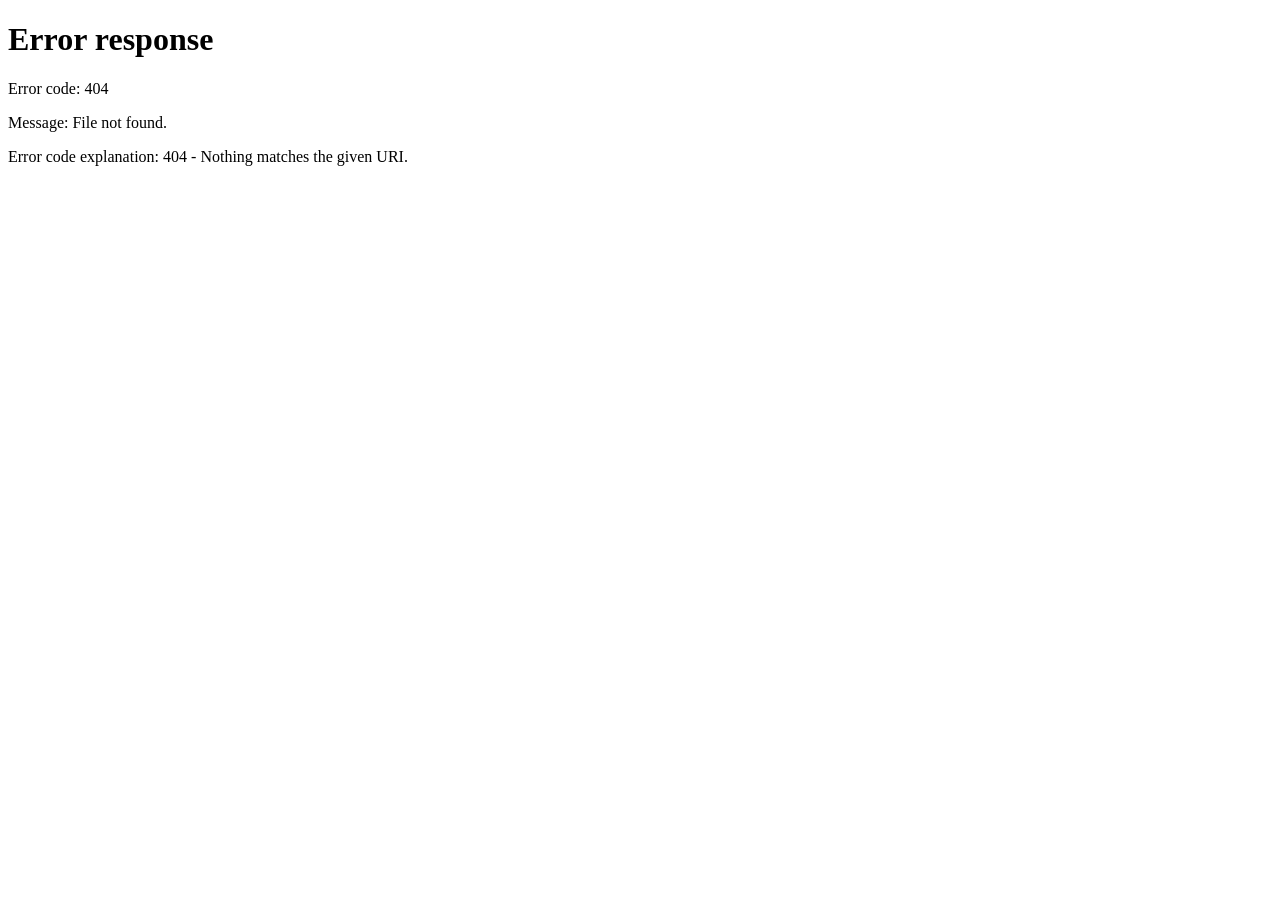
==== index.html @ 35073dce "initial commit" ====
<html xmlns="http://www.w3.org/1999/xhtml" lang="en">

<head>
	<meta http-equiv="Content-Type" content="text/html; charset=utf-8" />
	<meta name="description" content="HTTrack is an easy-to-use website mirror utility. It allows you to download a World Wide website from the Internet to a local directory,building recursively all structures, getting html, images, and other files from the server to your computer. Links are rebuiltrelatively so that you can freely browse to the local site (works with any browser). You can mirror several sites together so that you can jump from one toanother. You can, also, update an existing mirror site, or resume an interrupted download. The robot is fully configurable, with an integrated help" />
	<meta name="keywords" content="httrack, HTTRACK, HTTrack, winhttrack, WINHTTRACK, WinHTTrack, offline browser, web mirror utility, aspirateur web, surf offline, web capture, www mirror utility, browse offline, local  site builder, website mirroring, aspirateur www, internet grabber, capture de site web, internet tool, hors connexion, unix, dos, windows 95, windows 98, solaris, ibm580, AIX 4.0, HTS, HTGet, web aspirator, web aspirateur, libre, GPL, GNU, free software" />
	<title>Local index - HTTrack Website Copier</title>
  <!-- Mirror and index made by HTTrack Website Copier/3.49-2 [XR&CO'2014] -->
	<style type="text/css">
	<!--

body {
	margin: 0;  padding: 0;  margin-bottom: 15px;  margin-top: 8px;
	background: #77b;
}
body, td {
	font: 14px "Trebuchet MS", Verdana, Arial, Helvetica, sans-serif;
	}

#subTitle {
	background: #000;  color: #fff;  padding: 4px;  font-weight: bold; 
	}

#siteNavigation a, #siteNavigation .current {
	font-weight: bold;  color: #448;
	}
#siteNavigation a:link    { text-decoration: none; }
#siteNavigation a:visited { text-decoration: none; }

#siteNavigation .current { background-color: #ccd; }

#siteNavigation a:hover   { text-decoration: none;  background-color: #fff;  color: #000; }
#siteNavigation a:active  { text-decoration: none;  background-color: #ccc; }


a:link    { text-decoration: underline;  color: #00f; }
a:visited { text-decoration: underline;  color: #000; }
a:hover   { text-decoration: underline;  color: #c00; }
a:active  { text-decoration: underline; }

#pageContent {
	clear: both;
	border-bottom: 6px solid #000;
	padding: 10px;  padding-top: 20px;
	line-height: 1.65em;
	background-image: url(backblue.gif);
	background-repeat: no-repeat;
	background-position: top right;
	}

#pageContent, #siteNavigation {
	background-color: #ccd;
	}


.imgLeft  { float: left;   margin-right: 10px;  margin-bottom: 10px; }
.imgRight { float: right;  margin-left: 10px;   margin-bottom: 10px; }

hr { height: 1px;  color: #000;  background-color: #000;  margin-bottom: 15px; }

h1 { margin: 0;  font-weight: bold;  font-size: 2em; }
h2 { margin: 0;  font-weight: bold;  font-size: 1.6em; }
h3 { margin: 0;  font-weight: bold;  font-size: 1.3em; }
h4 { margin: 0;  font-weight: bold;  font-size: 1.18em; }

.blak { background-color: #000; }
.hide { display: none; }
.tableWidth { min-width: 400px; }

.tblRegular       { border-collapse: collapse; }
.tblRegular td    { padding: 6px;  background-image: url(fade.gif);  border: 2px solid #99c; }
.tblHeaderColor, .tblHeaderColor td { background: #99c; }
.tblNoBorder td   { border: 0; }


// -->
</style>

</head>

<table width="76%" border="0" align="center" cellspacing="0" cellpadding="3" class="tableWidth">
	<tr>
	<td id="subTitle">HTTrack Website Copier - Open Source offline browser</td>
	</tr>
</table>
<table width="76%" border="0" align="center" cellspacing="0" cellpadding="0" class="tableWidth">
<tr class="blak">
<td>
	<table width="100%" border="0" align="center" cellspacing="1" cellpadding="0">
	<tr>
	<td colspan="6"> 
		<table width="100%" border="0" align="center" cellspacing="0" cellpadding="10">
		<tr> 
		<td id="pageContent"> 
<!-- ==================== End prologue ==================== -->

	<meta name="generator" content="HTTrack Website Copier/3.x">
	<TITLE>Local index - HTTrack</TITLE>
</HEAD>
<BODY>
<H1 ALIGN=Center>Index of locally available sites:</H1>
	<TABLE BORDER="0" WIDTH="100%" CELLSPACING="1" CELLPADDING="0">
		<TR>
			<TD BACKGROUND="fade.gif">
				&middot;
					<A HREF="steve-tribute.netlify.app/index.html">
						Steve Jobs Tribute Page
					</A>		
			</TD>
		</TR>
	</TABLE>
	<BR>
	<BR>
	<BR>
  	<H6 ALIGN="RIGHT">
	<I>Mirror and index made by HTTrack Website Copier [XR&amp;CO'2008]</I>
	</H6>
	<!-- Mirror and index made by HTTrack Website Copier/3.49-2 [XR&CO'2014] -->
	<!-- Thanks for using HTTrack Website Copier! -->
	<meta HTTP-EQUIV="Refresh" CONTENT="0; URL=steve-tribute.netlify.app/index.html">


<!-- ==================== Start epilogue ==================== -->
		</td>
		</tr>
		</table>
	</td>
	</tr>
	</table>
</td>
</tr>
</table>

<table width="76%" border="0" align="center" valign="bottom" cellspacing="0" cellpadding="0">
	<tr>
	<td id="footer"><small>&copy; 2008 Xavier Roche & other contributors - Web Design: Leto Kauler.</small></td>
	</tr>
</table>

</body>

</html>
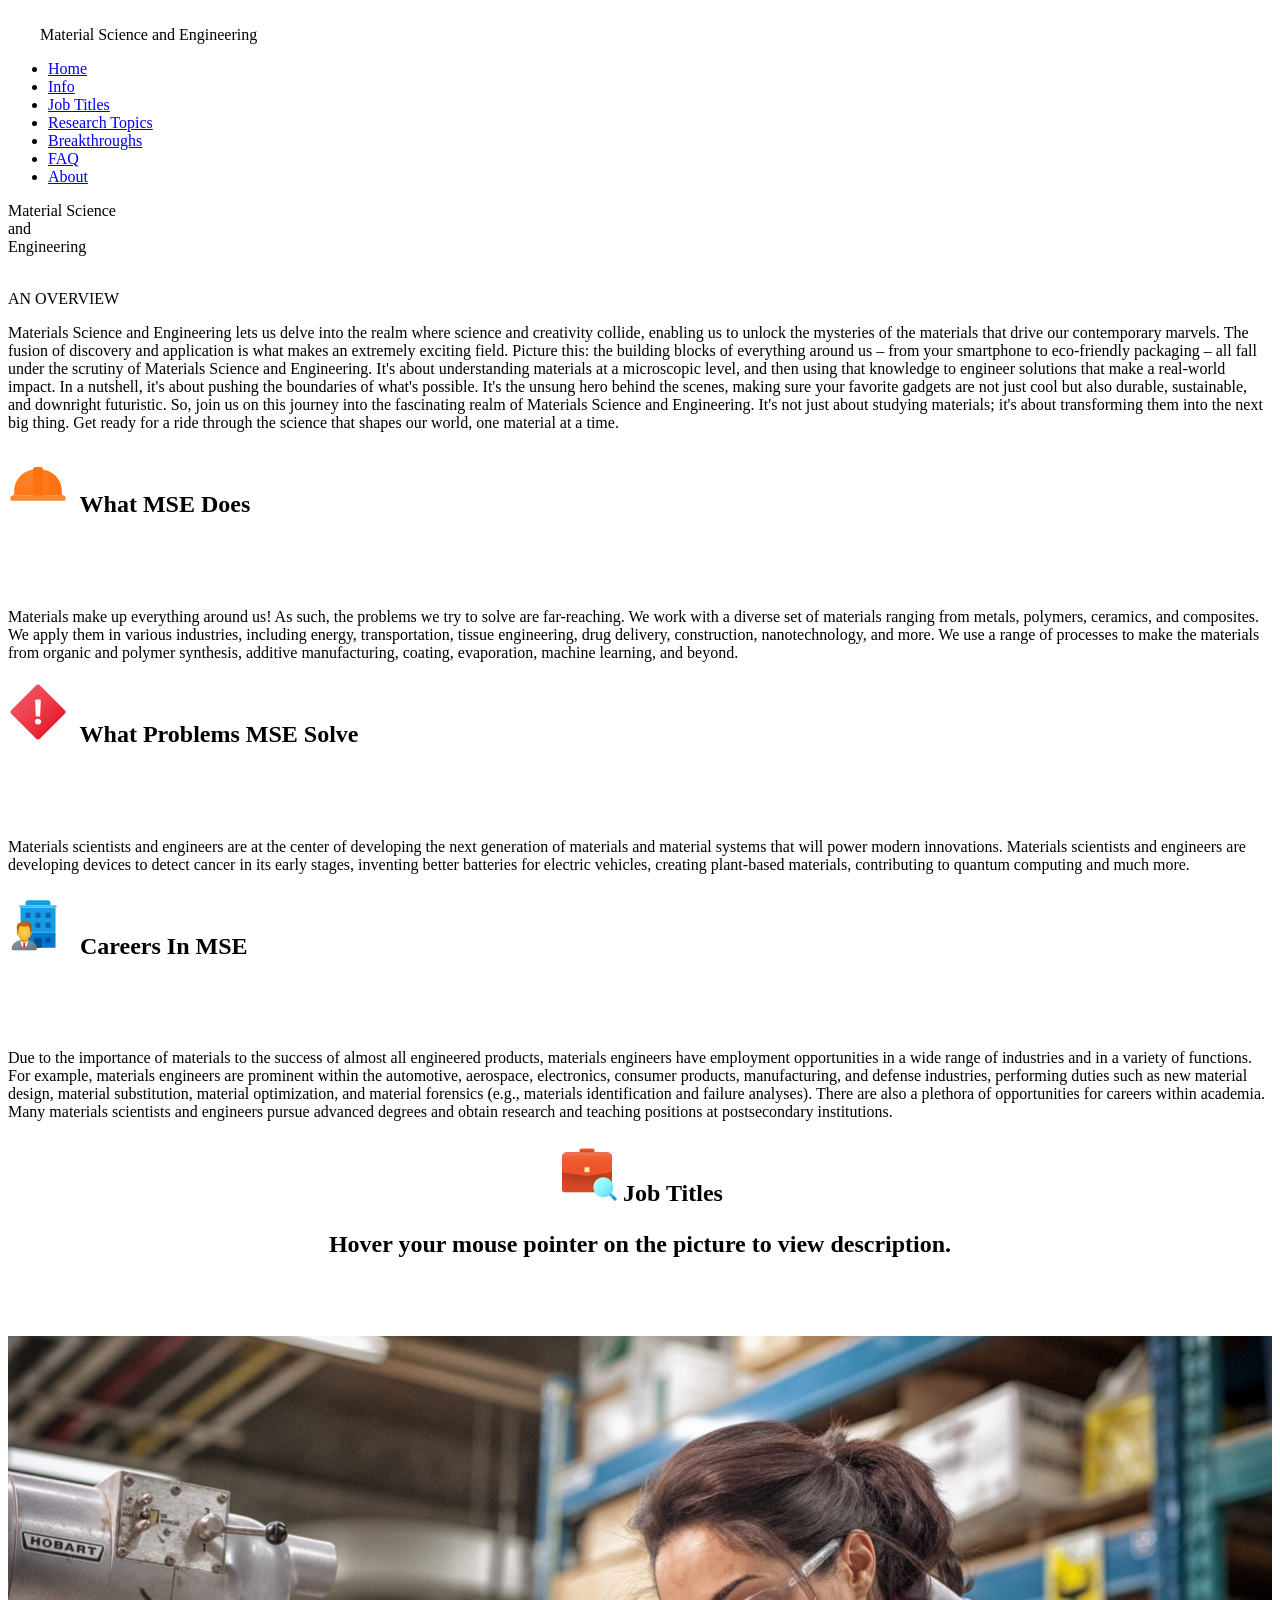
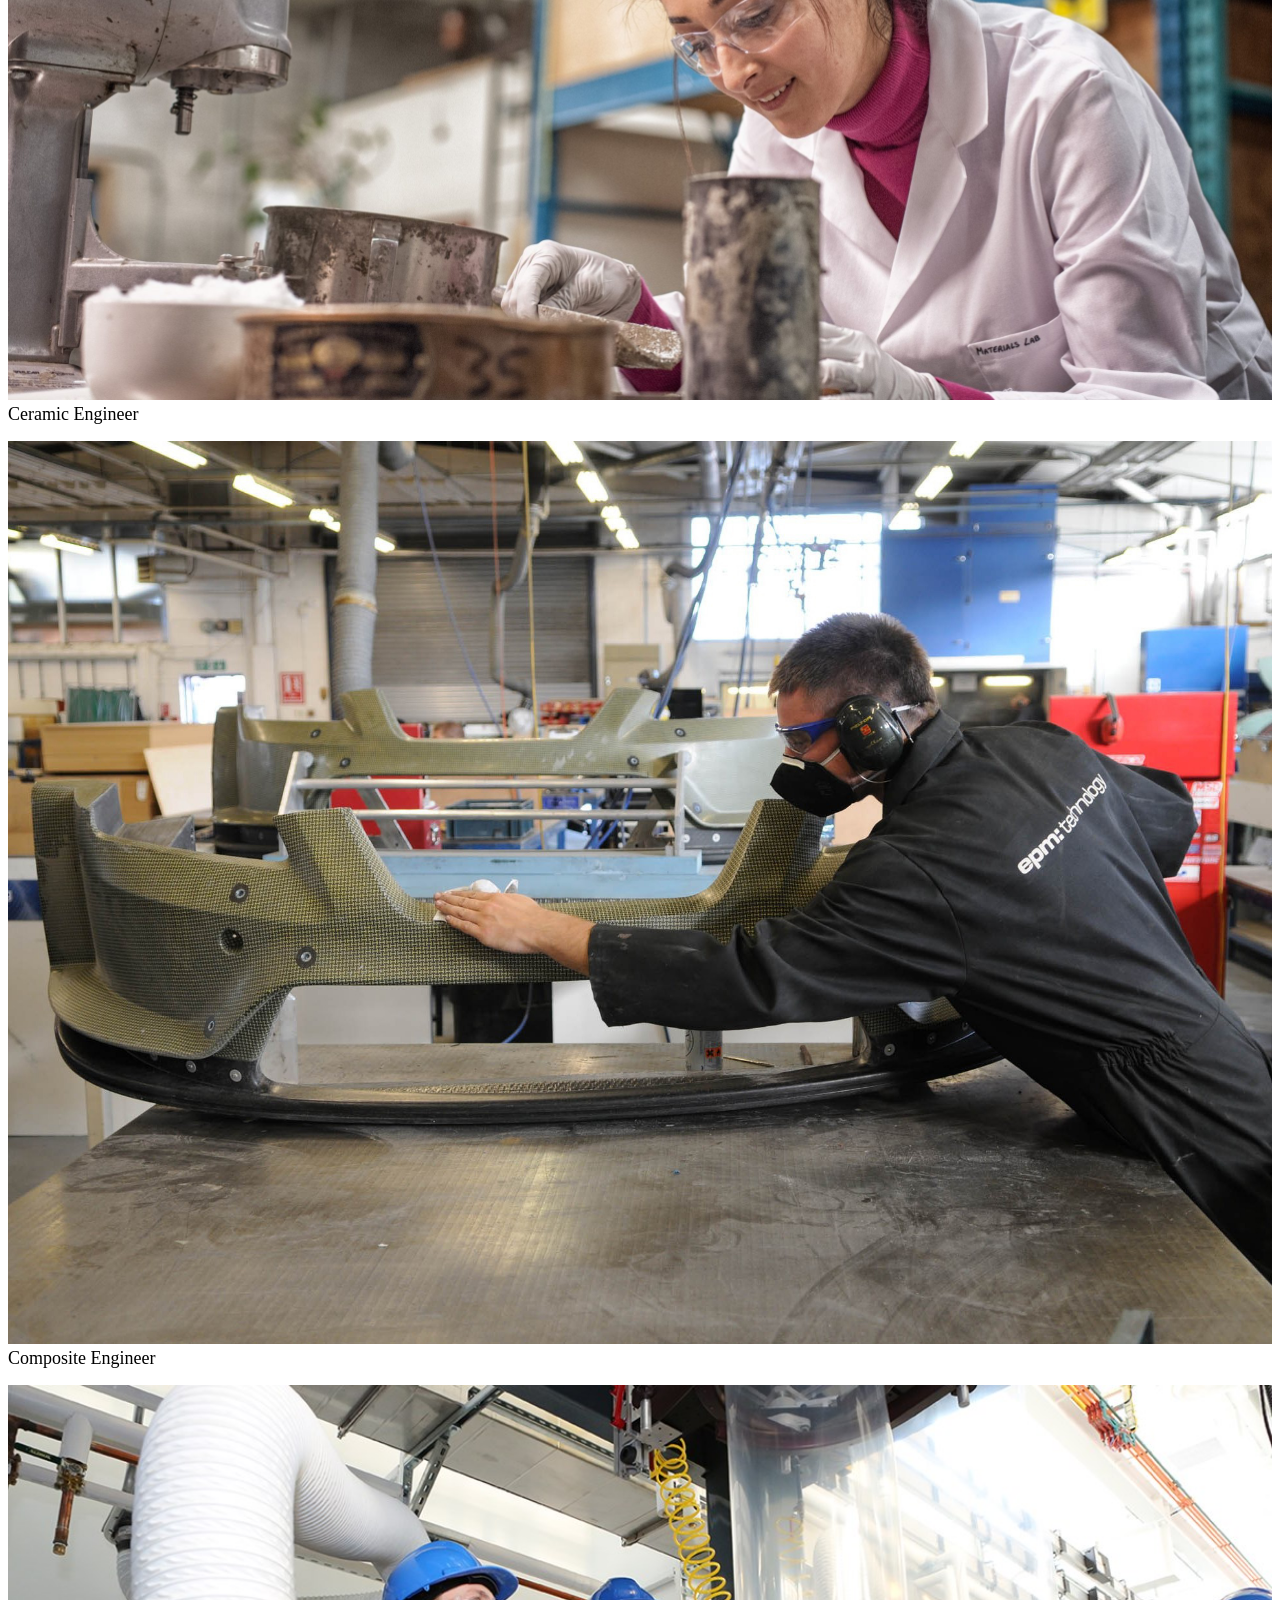
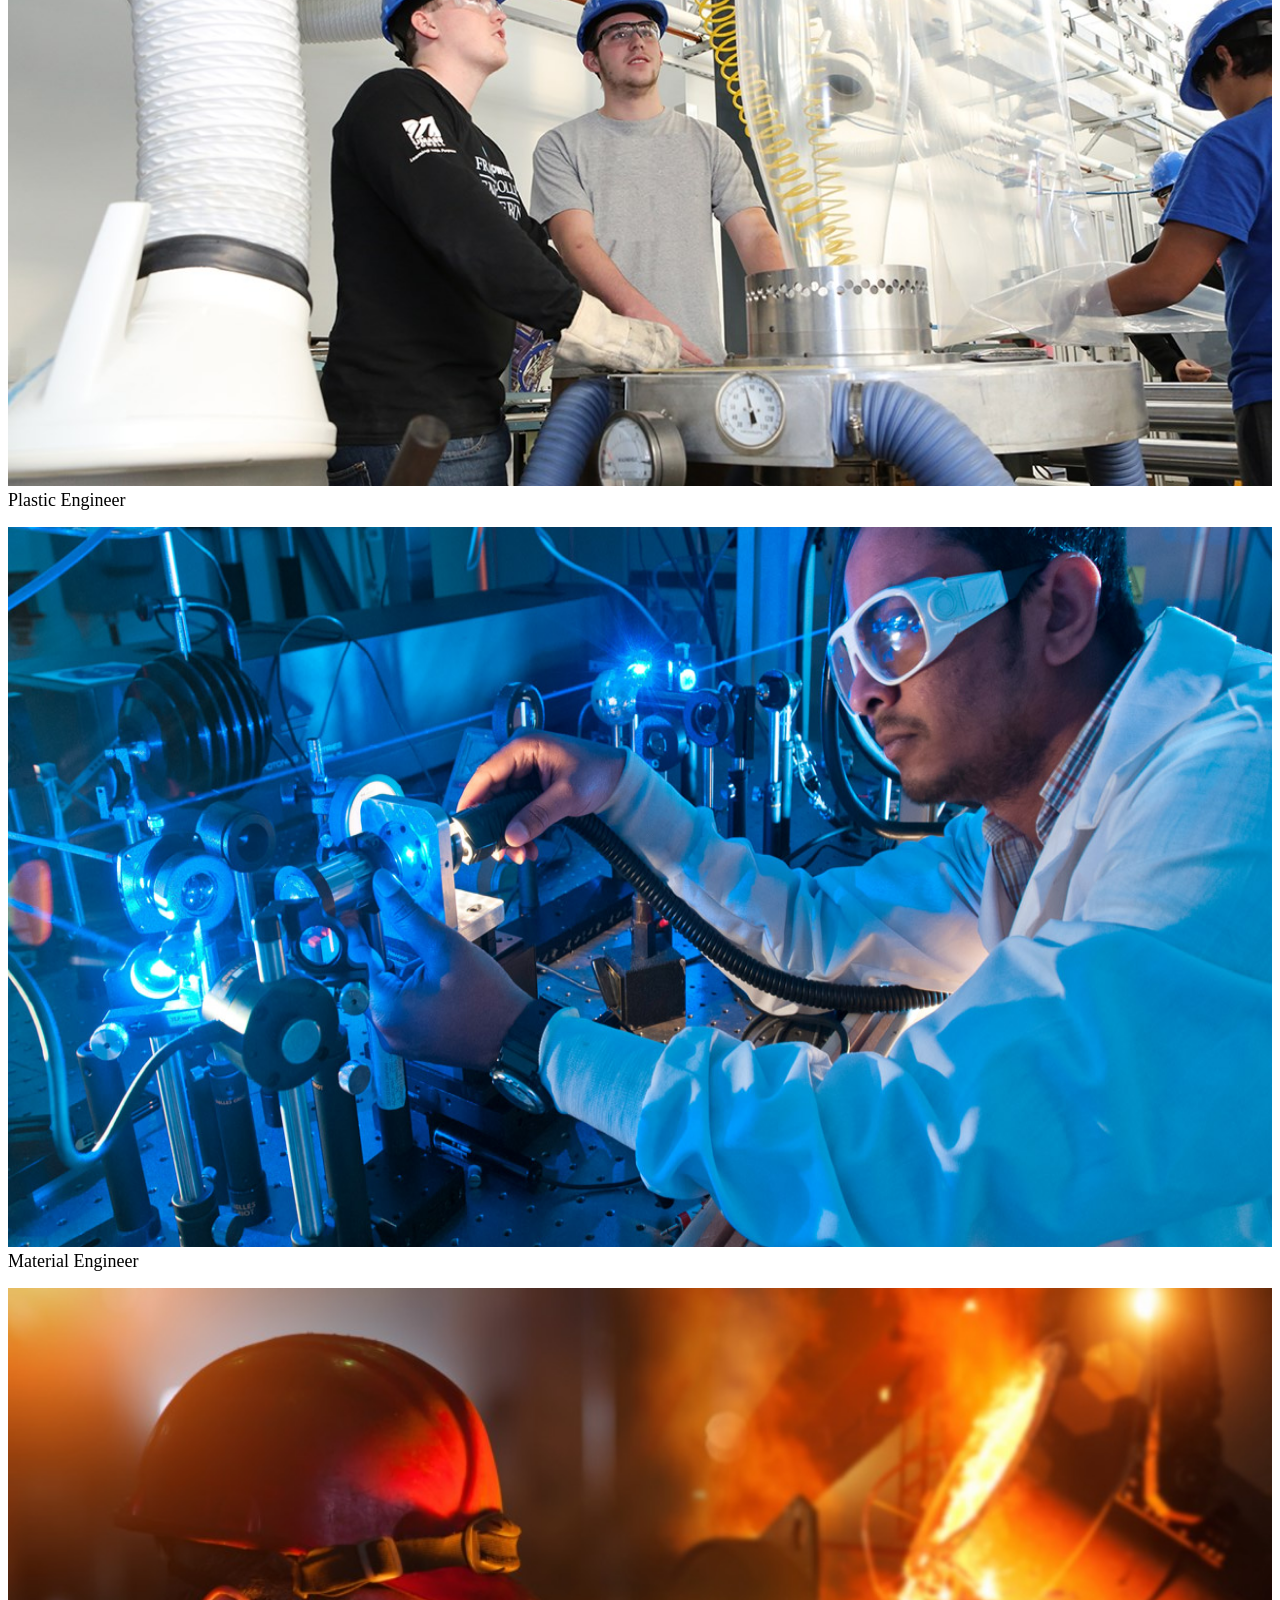
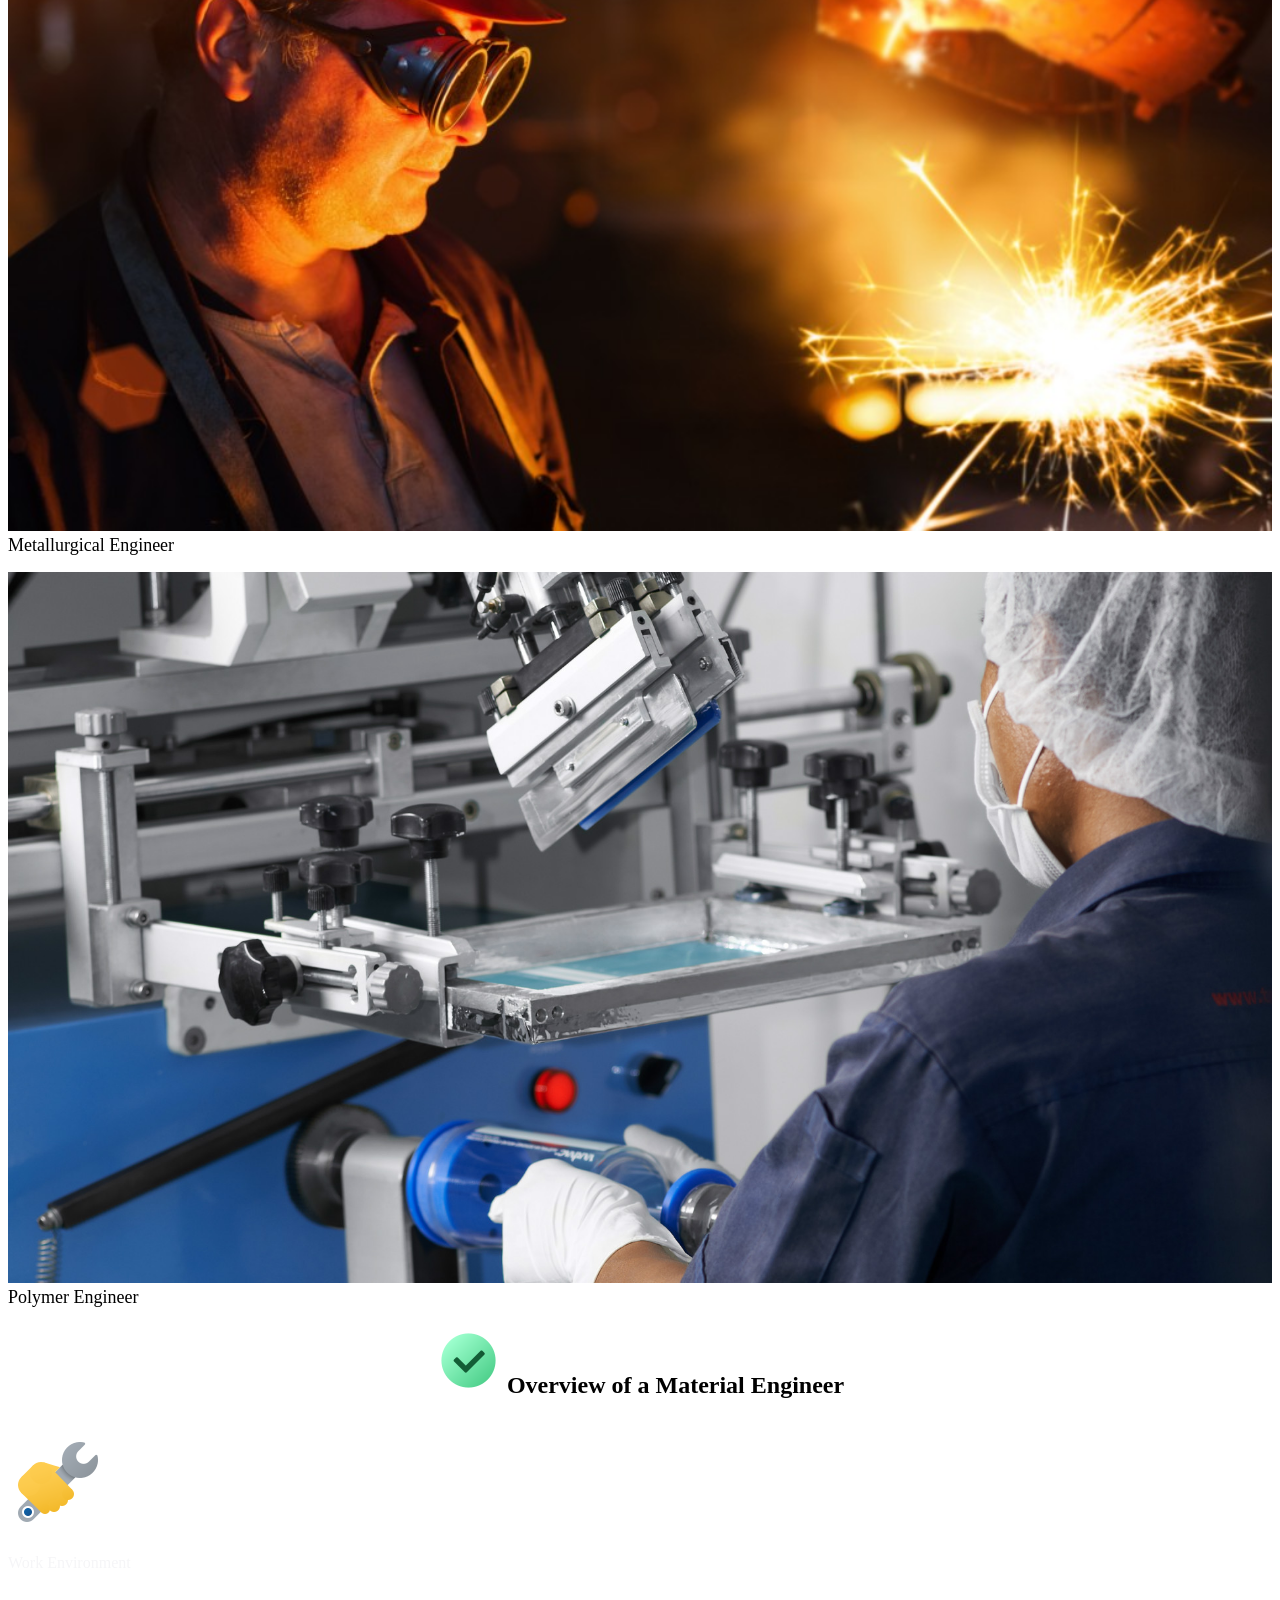
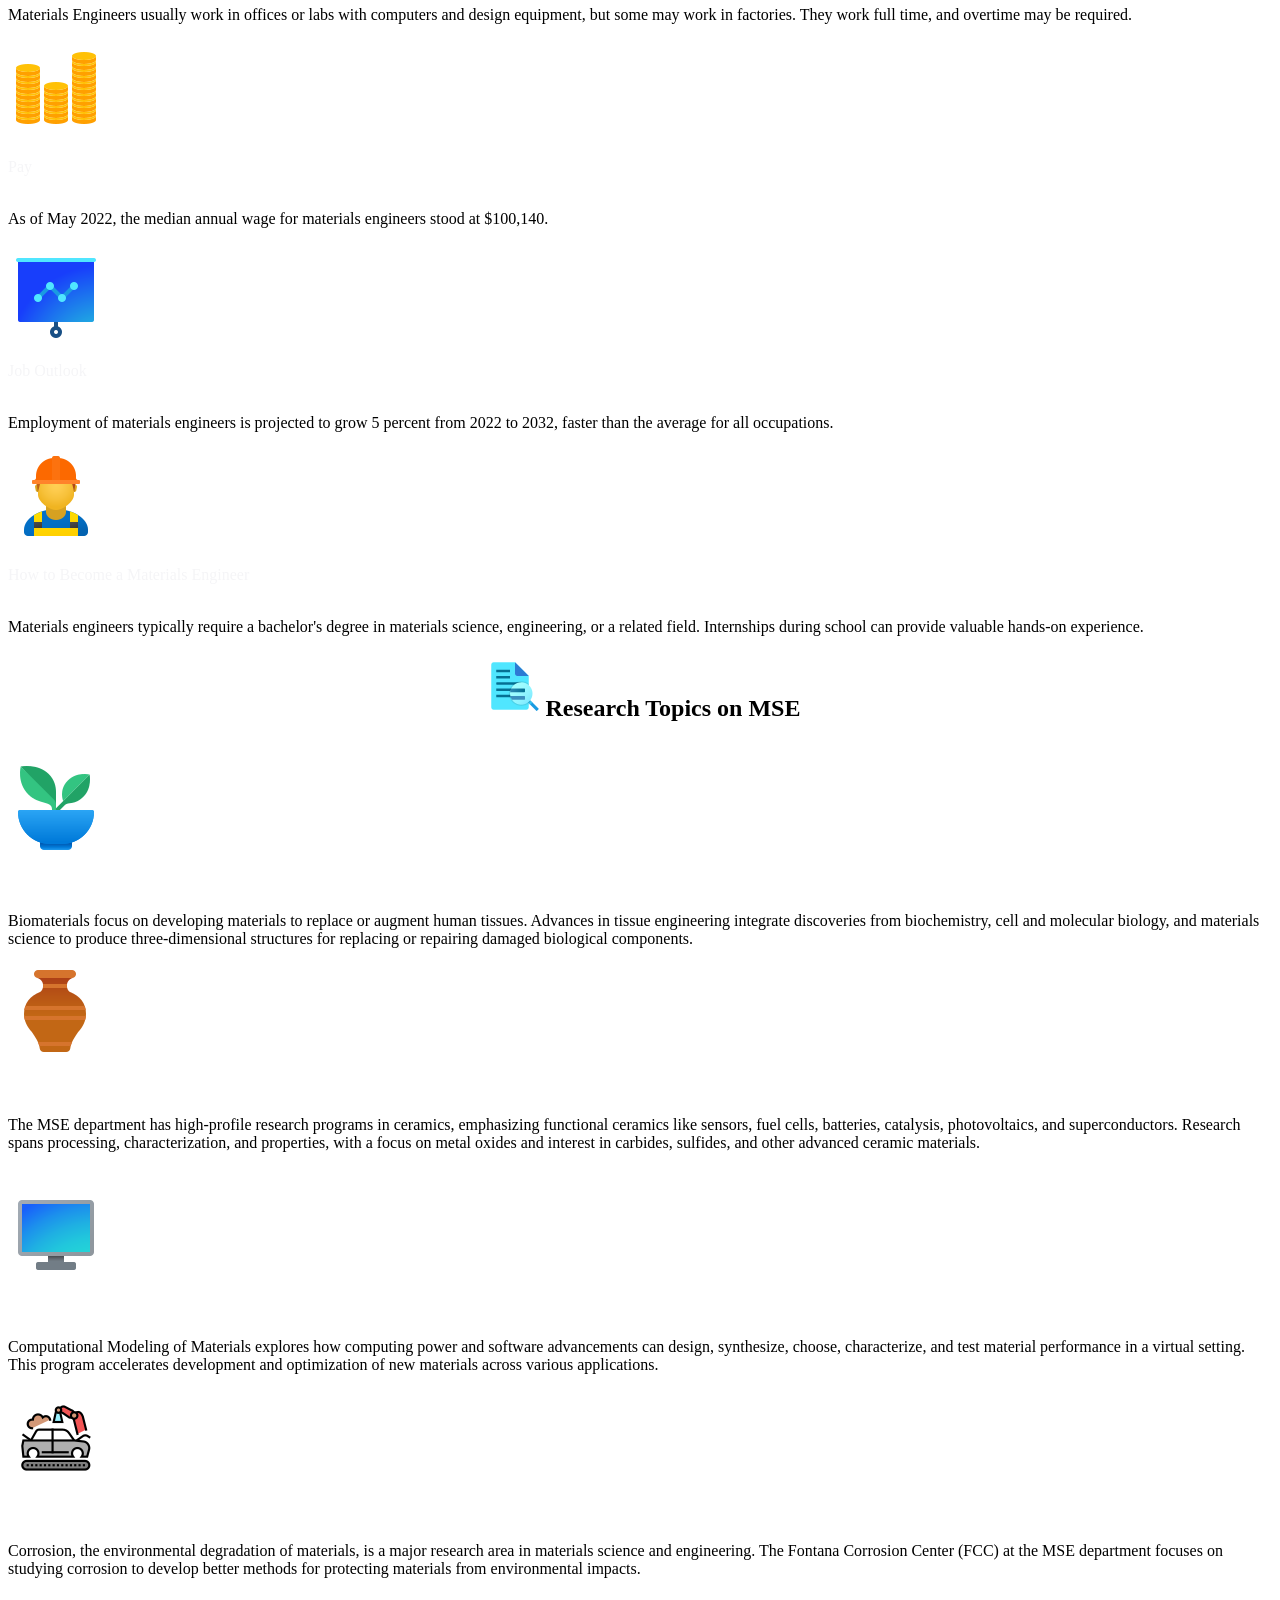
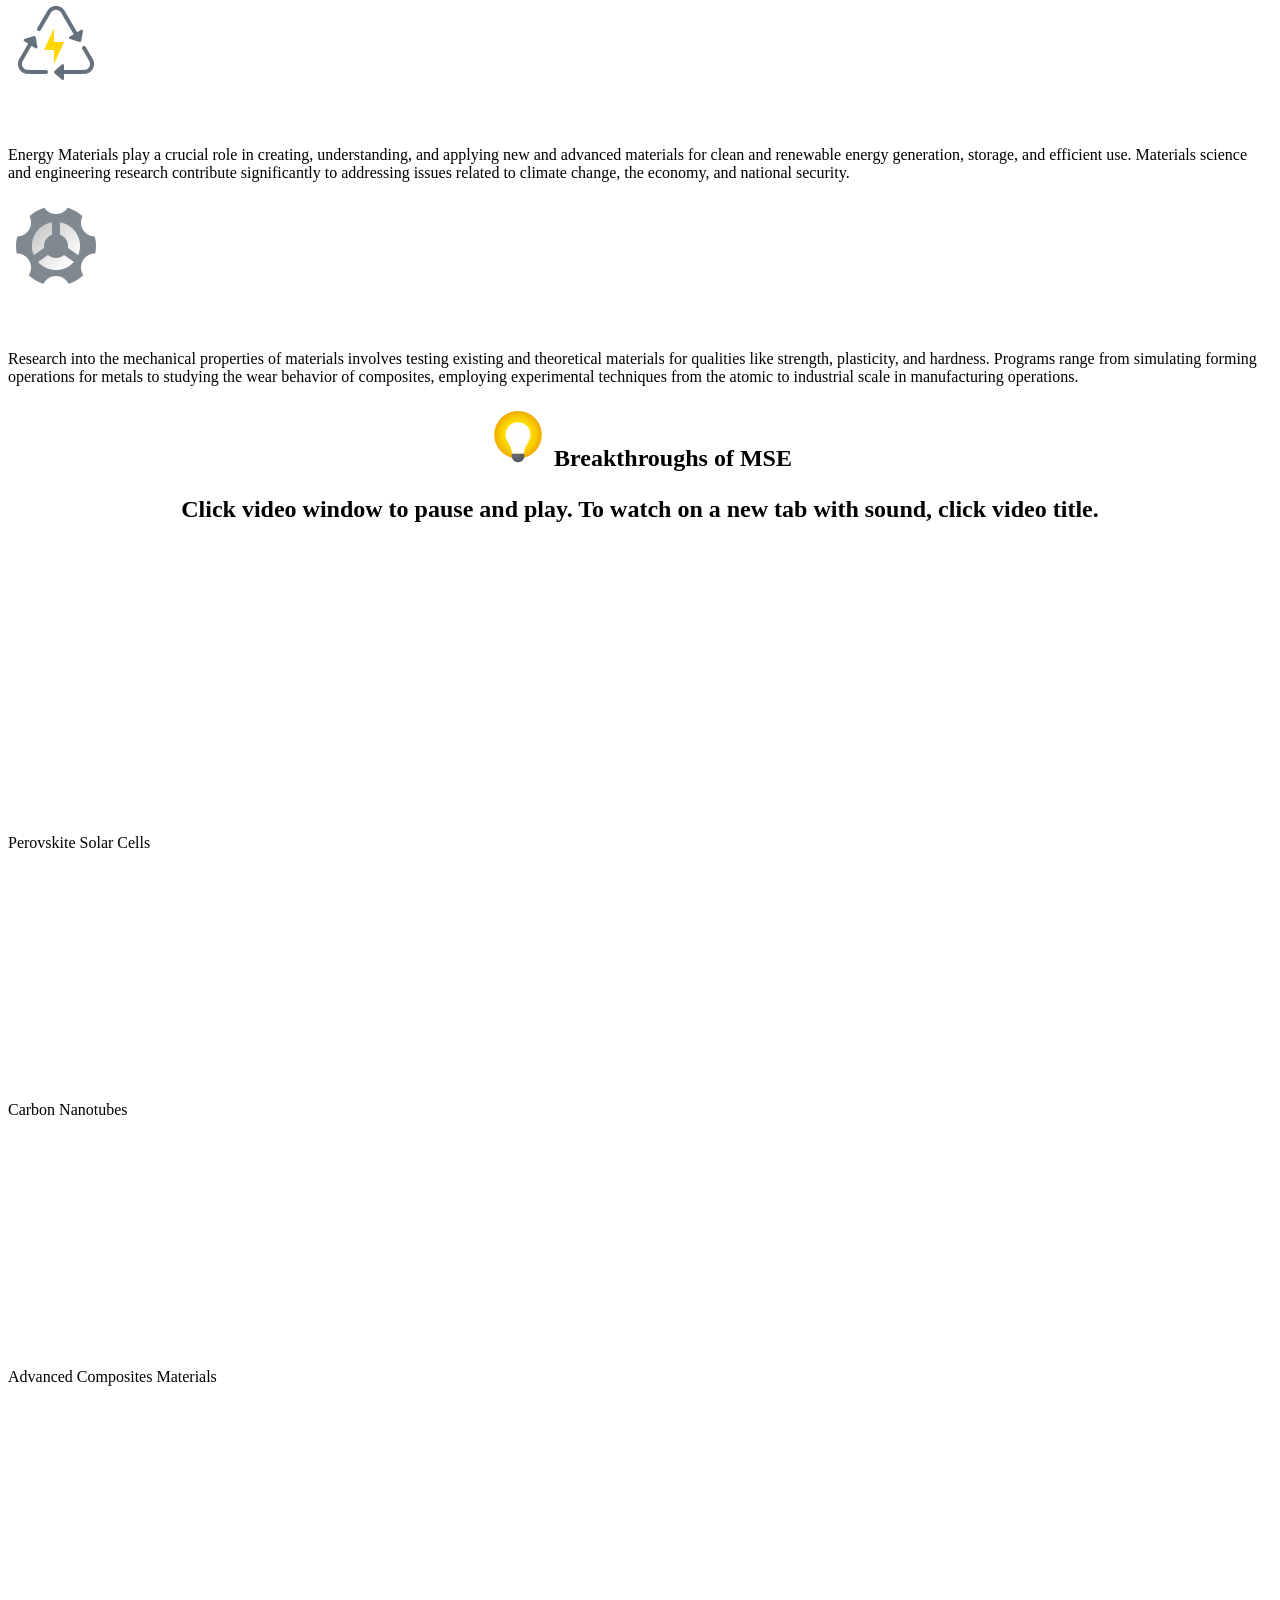
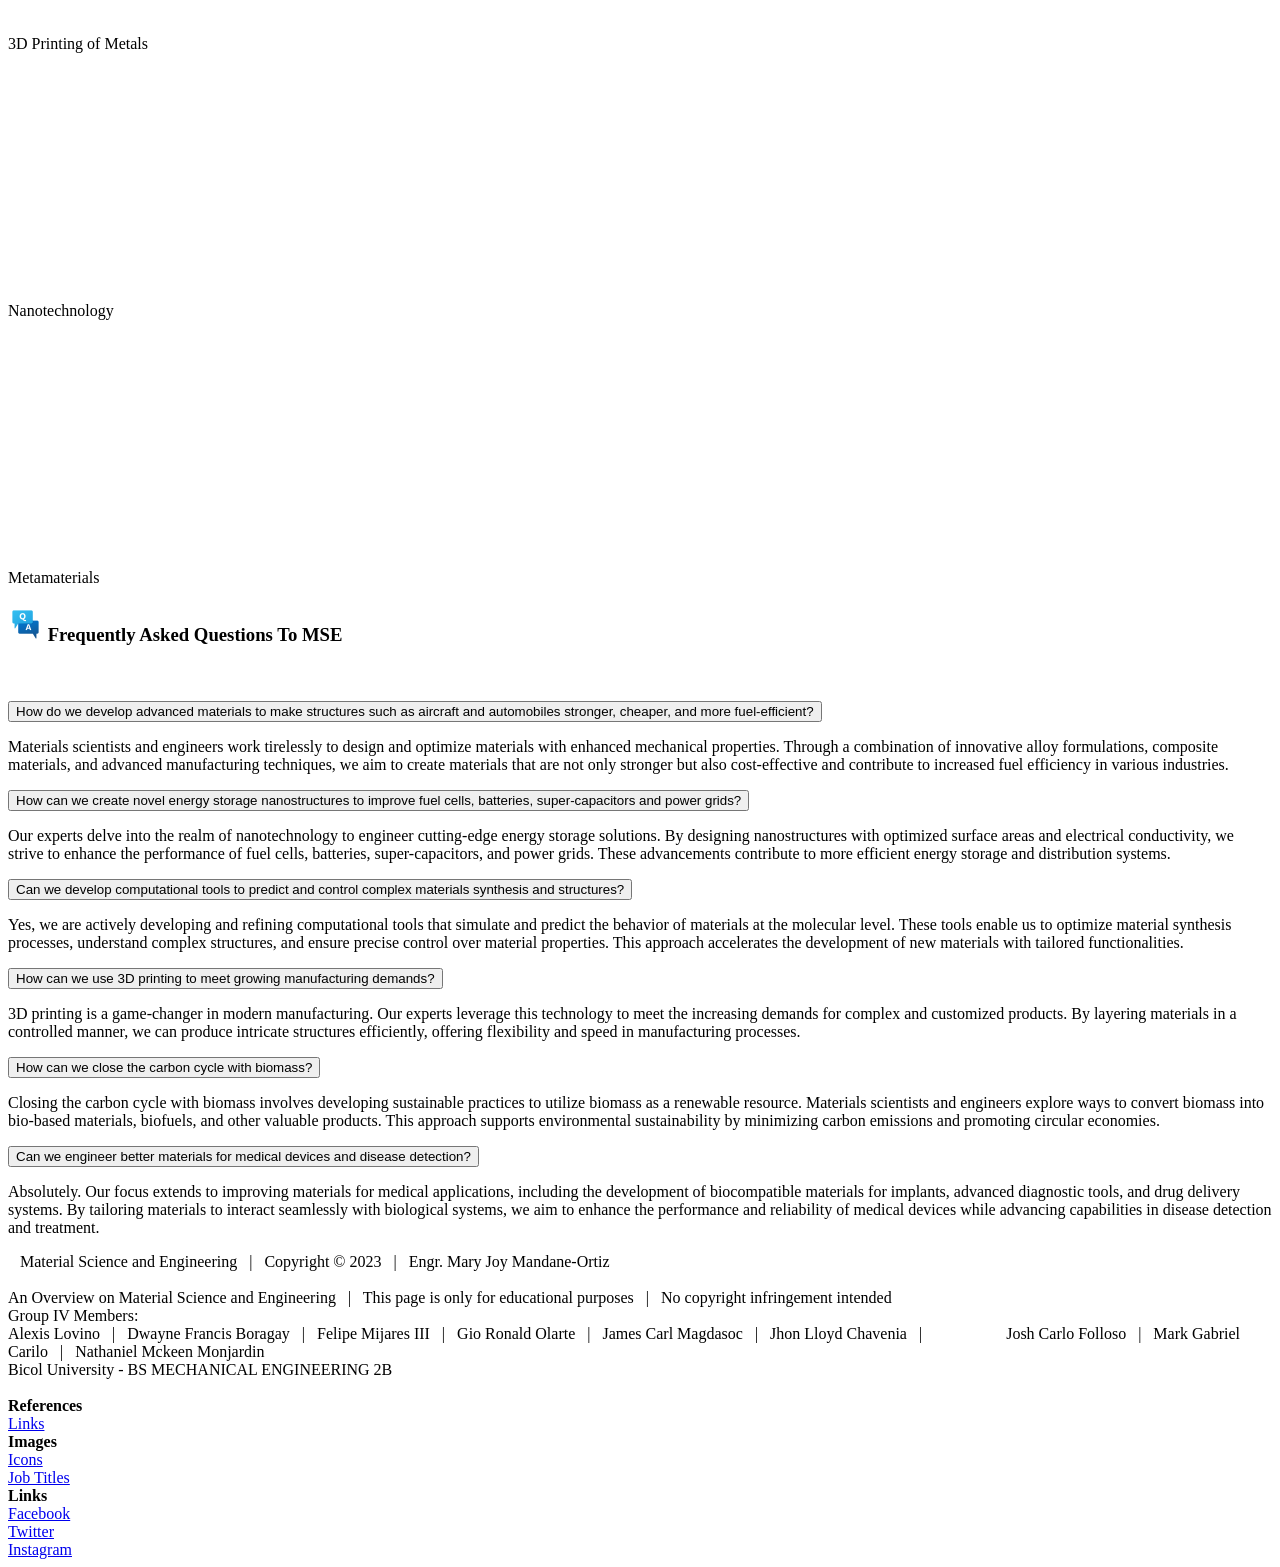
==== commit 212672d6: "initial commit" ====
--- a/index.html
+++ b/index.html
@@ -1,144 +1,495 @@
-<html xmlns="http://www.w3.org/1999/xhtml" lang="en">
+<!DOCTYPE html>
+<html>
 
 <head>
-	<meta http-equiv="Content-Type" content="text/html; charset=utf-8" />
-	<meta name="description" content="HTTrack is an easy-to-use website mirror utility. It allows you to download a World Wide website from the Internet to a local directory,building recursively all structures, getting html, images, and other files from the server to your computer. Links are rebuiltrelatively so that you can freely browse to the local site (works with any browser). You can mirror several sites together so that you can jump from one toanother. You can, also, update an existing mirror site, or resume an interrupted download. The robot is fully configurable, with an integrated help" />
-	<meta name="keywords" content="httrack, HTTRACK, HTTrack, winhttrack, WINHTTRACK, WinHTTrack, offline browser, web mirror utility, aspirateur web, surf offline, web capture, www mirror utility, browse offline, local  site builder, website mirroring, aspirateur www, internet grabber, capture de site web, internet tool, hors connexion, unix, dos, windows 95, windows 98, solaris, ibm580, AIX 4.0, HTS, HTGet, web aspirator, web aspirateur, libre, GPL, GNU, free software" />
-	<title>Local index - HTTrack Website Copier</title>
-  <!-- Mirror and index made by HTTrack Website Copier/3.49-2 [XR&CO'2014] -->
-	<style type="text/css">
-	<!--
-
-body {
-	margin: 0;  padding: 0;  margin-bottom: 15px;  margin-top: 8px;
-	background: #77b;
-}
-body, td {
-	font: 14px "Trebuchet MS", Verdana, Arial, Helvetica, sans-serif;
-	}
-
-#subTitle {
-	background: #000;  color: #fff;  padding: 4px;  font-weight: bold; 
-	}
-
-#siteNavigation a, #siteNavigation .current {
-	font-weight: bold;  color: #448;
-	}
-#siteNavigation a:link    { text-decoration: none; }
-#siteNavigation a:visited { text-decoration: none; }
-
-#siteNavigation .current { background-color: #ccd; }
-
-#siteNavigation a:hover   { text-decoration: none;  background-color: #fff;  color: #000; }
-#siteNavigation a:active  { text-decoration: none;  background-color: #ccc; }
-
-
-a:link    { text-decoration: underline;  color: #00f; }
-a:visited { text-decoration: underline;  color: #000; }
-a:hover   { text-decoration: underline;  color: #c00; }
-a:active  { text-decoration: underline; }
-
-#pageContent {
-	clear: both;
-	border-bottom: 6px solid #000;
-	padding: 10px;  padding-top: 20px;
-	line-height: 1.65em;
-	background-image: url(backblue.gif);
-	background-repeat: no-repeat;
-	background-position: top right;
-	}
-
-#pageContent, #siteNavigation {
-	background-color: #ccd;
-	}
-
-
-.imgLeft  { float: left;   margin-right: 10px;  margin-bottom: 10px; }
-.imgRight { float: right;  margin-left: 10px;   margin-bottom: 10px; }
-
-hr { height: 1px;  color: #000;  background-color: #000;  margin-bottom: 15px; }
-
-h1 { margin: 0;  font-weight: bold;  font-size: 2em; }
-h2 { margin: 0;  font-weight: bold;  font-size: 1.6em; }
-h3 { margin: 0;  font-weight: bold;  font-size: 1.3em; }
-h4 { margin: 0;  font-weight: bold;  font-size: 1.18em; }
-
-.blak { background-color: #000; }
-.hide { display: none; }
-.tableWidth { min-width: 400px; }
-
-.tblRegular       { border-collapse: collapse; }
-.tblRegular td    { padding: 6px;  background-image: url(fade.gif);  border: 2px solid #99c; }
-.tblHeaderColor, .tblHeaderColor td { background: #99c; }
-.tblNoBorder td   { border: 0; }
-
-
-// -->
-</style>
-
+    <meta charset='utf-8'>
+    <meta http-equiv='X-UA-Compatible' content='IE=edge'>
+    <title>Material Science And Engineering</title>
+    <meta name='viewport' content='width=device-width, initial-scale=1'>
+    <link rel='stylesheet' type='text/css' media='screen' href='steve.css'>
+    <link rel="icon" href="../img.icons8.com/color-glass/96/000000/mac-os.png">
+    <script src='main.html'></script>
 </head>
 
-<table width="76%" border="0" align="center" cellspacing="0" cellpadding="3" class="tableWidth">
-	<tr>
-	<td id="subTitle">HTTrack Website Copier - Open Source offline browser</td>
-	</tr>
-</table>
-<table width="76%" border="0" align="center" cellspacing="0" cellpadding="0" class="tableWidth">
-<tr class="blak">
-<td>
-	<table width="100%" border="0" align="center" cellspacing="1" cellpadding="0">
-	<tr>
-	<td colspan="6"> 
-		<table width="100%" border="0" align="center" cellspacing="0" cellpadding="10">
-		<tr> 
-		<td id="pageContent"> 
-<!-- ==================== End prologue ==================== -->
-
-	<meta name="generator" content="HTTrack Website Copier/3.x">
-	<TITLE>Local index - HTTrack</TITLE>
-</HEAD>
-<BODY>
-<H1 ALIGN=Center>Index of locally available sites:</H1>
-	<TABLE BORDER="0" WIDTH="100%" CELLSPACING="1" CELLPADDING="0">
-		<TR>
-			<TD BACKGROUND="fade.gif">
-				&middot;
-					<A HREF="steve-tribute.netlify.app/index.html">
-						Steve Jobs Tribute Page
-					</A>		
-			</TD>
-		</TR>
-	</TABLE>
-	<BR>
-	<BR>
-	<BR>
-  	<H6 ALIGN="RIGHT">
-	<I>Mirror and index made by HTTrack Website Copier [XR&amp;CO'2008]</I>
-	</H6>
-	<!-- Mirror and index made by HTTrack Website Copier/3.49-2 [XR&CO'2014] -->
-	<!-- Thanks for using HTTrack Website Copier! -->
-	<meta HTTP-EQUIV="Refresh" CONTENT="0; URL=steve-tribute.netlify.app/index.html">
-
-
-<!-- ==================== Start epilogue ==================== -->
-		</td>
-		</tr>
-		</table>
-	</td>
-	</tr>
-	</table>
-</td>
-</tr>
-</table>
-
-<table width="76%" border="0" align="center" valign="bottom" cellspacing="0" cellpadding="0">
-	<tr>
-	<td id="footer"><small>&copy; 2008 Xavier Roche & other contributors - Web Design: Leto Kauler.</small></td>
-	</tr>
-</table>
+<body>
+    
+    <!-- Header -->
+    <header id="navbar">
+        <div class="wrapper2">
+            <div class="name">
+                <div class="img">
+                    <img src="pics/mse-logo.png" alt="" width="100%">
+                </div>
+                <div class="Steve">
+                    &nbsp&nbsp&nbsp&nbsp&nbsp&nbsp&nbsp Material Science and Engineering
+                </div>
+            </div>
+            
+            <!-- Navigation -->
+            <nav>
+                <ul>
+                      <li><a href="#">Home</a></li>
+                      <li><a href="#demo">Info</a></li>
+                      <li><a href="#Job Titles">Job Titles</a></li>
+                      <li><a href="#Research Topics">Research Topics</a></li>
+                      <li><a href="#Breakthroughs">Breakthroughs</a></li>
+                      <li><a href="#faq">FAQ</a></li>
+                      <li><a href="#about">About</a></li>
+                </ul>
+            </nav>
+
+            <div class="clear-fix"></div>
+        </div>
+	</header>
+
+
+
+
+    <!-- Background -->
+    <section class="bg">
+        <div class="wrap">
+            <div class="label">
+                Material Science <br> and <br> Engineering
+            </div><br>
+            <p>AN OVERVIEW</p>
+            <div class="clear-fix"></div>
+        </div>
+    </section>
+
+
+    <!-- Introduction -->
+    <section>
+        <div class="wrapper3">
+            <div class="intro">
+                Materials Science and Engineering lets us delve into the realm where science and creativity collide, enabling us to unlock the mysteries of the materials that drive our contemporary marvels. 
+                The fusion of discovery and application is what makes an extremely exciting field.
+                Picture this: the building blocks of everything around us – from your smartphone to eco-friendly packaging – all fall under the scrutiny of Materials Science and Engineering. It's about understanding materials at a microscopic level, and then using that knowledge to engineer solutions that make a real-world impact.
+                In a nutshell, it's about pushing the boundaries of what's possible. It's the unsung hero behind the scenes, making sure your favorite gadgets are not just cool but also durable, sustainable, and downright futuristic.
+                So, join us on this journey into the fascinating realm of Materials Science and Engineering. It's not just about studying materials; it's about transforming them into the next big thing. Get ready for a ride through the science that shapes our world, one material at a time.            </div>
+        </div>
+    </section>
+
+
+
+    <div id="demo"></div>
+
+
+
+    <!-- Info section -->    
+    <section>
+        <div class="wrapper4">
+            <div class="wrapper1">
+                <h2><img src="../img.icons8.com/office/60/000000/safety-hat.png"/>&nbsp What MSE Does</h2>
+                <br><br><br>
+                <p>Materials make up everything around us! As such, the problems we try to solve are far-reaching. We work with a diverse set of materials ranging from metals, polymers, ceramics, and composites. We apply them in various industries, including energy, transportation, tissue engineering, drug delivery, construction, nanotechnology, and more. We use a range of processes to make the materials from organic and polymer synthesis, additive manufacturing, coating, evaporation, machine learning, and beyond.</p>
+            </div>
+    
+            <div class="wrapper1">
+                <h2><img src="../img.icons8.com/color-glass/60/000000/problem.png"/>&nbsp What Problems MSE Solve</h2>
+                <br><br><br>
+                <p>Materials scientists and engineers are at the center of developing the next generation of materials and material systems that will power modern innovations. Materials scientists and engineers are developing devices to detect cancer in its early stages, inventing better batteries for electric vehicles, creating plant-based materials, contributing to quantum computing and much more.</p> 
+            </div>
+    
+            <div class="wrapper1">
+                <h2><img src="../img.icons8.com/external-icongeek26-outline-gradient-icongeek26/60/000000/career.png"/>&nbsp Careers In MSE</h2>
+                <br><br><br>
+                <p>Due to the importance of materials to the success of almost all engineered products, materials engineers have employment opportunities in a wide range of industries and in a variety of functions. For example, materials engineers are prominent within the automotive, aerospace, electronics, consumer products, manufacturing, and defense industries, performing duties such as new material design, material substitution, material optimization, and material forensics (e.g., materials identification and failure analyses).
+
+                    There are also a plethora of opportunities for careers within academia. Many materials scientists and engineers pursue advanced degrees and obtain research and teaching positions at postsecondary institutions.
+                    </p> 
+            </div>
+
+            <div class="clear-fix"></div>
+        </div>
+    </section>
+
+
+
+
+
+    <div id="Job Titles"></div>
+
+
+
+
+
+    <!-- Job Titles section -->
+    <section>
+        <div class="wrapper4">
+            <h2 style="text-align: center;"><img src="../img.icons8.com/office/65/000000/job.png"/>
+                Job Titles
+                <p class="hover">Hover your mouse pointer on the picture to view description.</p>
+            </h2><br><br><br>
+            
+            <div class="products">
+                <img class="img-curve" src="../cdn.vox-cdn.com/thumbor/w9t5YbaSQs7-a4DaVb5q9ewggrI%3d/1400x1400/filters_format(jpeg)/cdn.vox-cdn.com/uploads/chorus_asset/file/22863273/ceramic-engineer.jpg" alt="" width="100%">
+
+                <div class="desc">
+                    <div class="text">
+                    <span style="font-family: SFSemi;color: black; font-size:large;">Ceramic Engineer</span><br>
+                        <p></p>
+                    </div>   
+                </div>
+            </div>
+
+            <div class="products">
+                <img class="img-curve" src="../cdn.vox-cdn.com/thumbor/nGSbzp2lNuy-uxUFnpWuH-tVNpo%3d/1400x1400/filters_format(jpeg)/cdn.vox-cdn.com/uploads/chorus_asset/file/22046467/COM.jpg" alt="" width="100%">
+
+                <div class="desc">
+                    <div class="text">
+                        <span style="font-family: SFSemi;color: black; font-size:large;">Composite Engineer</span><br>
+                        <p></p>
+                    </div>   
+                </div>
+            </div>
+
+            <div class="products">
+                <img class="img-curve" src="../media.karousell.com/media/photos/products/2019/01/21/plastic-engineer.jpg" alt="" width="100%">
+
+                <div class="desc">
+                    <div class="text">
+                        <span style="font-family: SFSemi;color: black; font-size:large;">Plastic Engineer</span><br>
+                        <p></p>
+                    </div>   
+                </div>
+            </div>
+
+
+
+            <div class="products">
+                <img class="img-curve" src="../cdn.vox-cdn.com/mat-engineering.jpg" alt="" width="100%" height="720px">
+
+                <div class="desc">
+                    <div class="text">
+                        <span style="font-family: SFSemi;color: black; font-size:large;">Material Engineer</span><br>
+                        <p></p>
+                    </div>   
+                </div>
+            </div>
+
+            <div class="products">
+                <img class="img-curve" src="../ict-imgs.vgcloud.vn/2021/10/18/00/metallurgical.jpg" alt="" width="100%">
+
+                <div class="desc">
+                    <div class="text">
+                        <span style="font-family: SFSemi;color: black; font-size:large;">Metallurgical Engineer</span><br>
+                        <p></p>
+                    </div>   
+                </div>
+            </div>
+
+            <div class="products">
+                <img class="img-curve" src="../cdn0.vox-cdn.com/hermano/verge/product/image/9585/polymer.jpg" alt="" width="100%">
+
+                <div class="desc">
+                    <div class="text">
+                        <span style="font-family: SFSemi;color: black; font-size:large;">Polymer Engineer</span><br>
+                        <p></p>
+                    </div>   
+                </div>
+            </div>  
+
+            
+
+            <div class="clear-fix"></div>
+        </div>
+    </section>
+
+
+
+
+    <!-- Facts about Apple section -->
+    <section>
+        <div class="wrapper">
+
+            <h2 style="text-align: center;"><img src="../img.icons8.com/fluent/65/000000/checked.png"/>
+                Overview of a Material Engineer
+            </h2>
+            <br>
+            <div class="box">
+                <img src="../img.icons8.com/fluency/96/000000/work.png"/><br><br>
+                <span style="font-family: SFUIL ;color: #f5f5f7; font-size:medium;">Work Environment</span><br>
+                <br>
+                <p>Materials Engineers usually work in offices or labs with computers and design equipment, but some may work in factories. They work full time, and overtime may be required.</p>
+            </div>
+
+            <div class="box">
+                <img src="../img.icons8.com/color/96/000000/sales-performance.png"/><br><br>
+                <span style="font-family: SFUIL ;color: #f5f5f7; font-size:medium;">Pay</span><br>
+                <br>
+                <p>As of May 2022, the median annual wage for materials engineers stood at $100,140.</p>
+            </div>
+
+            <div class="box">
+                <img src="../img.icons8.com/color/96/000000/chart.png"/><br><br>
+                <span style="font-family: SFUIL ;color: #f5f5f7; font-size:medium;">Job Outlook</span><br>
+                <br>
+                <p>Employment of materials engineers is projected to grow 5 percent from 2022 to 2032, faster than the average for all occupations.</p>
+            </div>
+
+            <div class="box">
+                <img src="../img.icons8.com/color-glass/96/000000/engineer.png"/><br><br>
+                <span style="font-family: SFUIL ;color: #f5f5f7; font-size:medium;">How to Become a Materials Engineer</span><br>
+                <br>
+                <p>Materials engineers typically require a bachelor's degree in materials science, engineering, or a related field. Internships during school can provide valuable hands-on experience.</p>
+            </div>
+
+
+            <div class="clear-fix"></div>
+        </div>
+    </section>
+
+    <div id="Research Topics"></div>
+
+
+    <!-- Research Topics Titles -->
+    <section>   
+        <div class="wrapper">
+
+            <h2 style="text-align: center;"><img src="../img.icons8.com/office/65/000000/research.png"/>
+                Research Topics on MSE
+            </h2>
+            <br>
+            <div class="box">
+                <img src="../img.icons8.com/color/96/000000/bio.png"/><br><br><br>
+                <p>Biomaterials focus on developing materials to replace or augment human tissues. Advances in tissue engineering integrate discoveries from biochemistry, cell and molecular biology, and materials science to produce three-dimensional structures for replacing or repairing damaged biological components.</p>
+            </div>
+
+            <div class="box">
+                <img src="../img.icons8.com/fluent/96/000000/ceramic.png"/><br><br><br>
+                <p>The MSE department has high-profile research programs in ceramics, emphasizing functional ceramics like sensors, fuel cells, batteries, catalysis, photovoltaics, and superconductors. Research spans processing, characterization, and properties, with a focus on metal oxides and interest in carbides, sulfides, and other advanced ceramic materials.</p>
+            </div> 
+            <br>
+
+            
+            <div class="box">
+                <img src="../img.icons8.com/external-photo3ideastudio-flat-photo3ideastudio/96/000000/computer.png"/><br><br><br>
+                <p>Computational Modeling of Materials explores how computing power and software advancements can design, synthesize, choose, characterize, and test material performance in a virtual setting. This program accelerates development and optimization of new materials across various applications.</p>
+            </div>
+
+            <div class="box">
+                <img src="../img.icons8.com/external-itim2101-flat-itim2101/96/000000/corrosion.png"/><br><br><br>
+                <p>Corrosion, the environmental degradation of materials, is a major research area in materials science and engineering. The Fontana Corrosion Center (FCC) at the MSE department focuses on studying corrosion to develop better methods for protecting materials from environmental impacts.</p>
+            </div>
+
+            <div class="box">
+                <img src="../img.icons8.com/external-wanicon-flat-wanicon/96/000000/energy.png"/><br><br><br>
+                <p>Energy Materials play a crucial role in creating, understanding, and applying new and advanced materials for clean and renewable energy generation, storage, and efficient use. Materials science and engineering research contribute significantly to addressing issues related to climate change, the economy, and national security.</p>
+            </div>
+
+            <div class="box">
+                <img src="../img.icons8.com/external-justicon-lineal-color-justicon/96/000000/gear.png"/><br><br><br>
+                <p>Research into the mechanical properties of materials involves testing existing and theoretical materials for qualities like strength, plasticity, and hardness. Programs range from simulating forming operations for metals to studying the wear behavior of composites, employing experimental techniques from the atomic to industrial scale in manufacturing operations.</p>
+            </div>
+
+            <div class="clear-fix"></div>
+        </div>
+    </section>
+
+
+
+    <div id="Breakthroughs"></div>
+
+
+
+
+    <!-- News section -->
+    <section>
+        <div class="wrapper">
+            <h2  style="text-align: center;"><img src="../img.icons8.com/fluency/60/000000/idea.png"/>
+                Breakthroughs of MSE
+                <p class="hover">Click video window to pause and play. To watch on a new tab with sound, click video title.</p>
+            </h2><br><br><br>
+            
+            <div class="video">
+                <iframe width="300" height="195"
+                    src="https://www.youtube.com/embed/YWU89g7sj7s?loop=1&amp;autoplay=1&amp;mute=1&amp;controls=0" frameborder="0">
+                </iframe>
+                <br><br>
+                <p>Perovskite Solar Cells</p>
+            </div>
+
+            <div class="video">
+                <iframe width="300" height="195"
+                    src="https://www.youtube.com/embed/QEAmTvan0EU?loop=1&amp;autoplay=1&amp;mute=1&amp;controls=0" frameborder="0">
+                </iframe>
+                <br><br>
+                <p>Carbon Nanotubes</p>
+            </div>
+
+            <div class="video">
+                <iframe width="300" height="195"
+                    src="https://www.youtube.com/embed/cp4fRb_DaOQ?loop=1&amp;autoplay=1&amp;mute=1&amp;controls=0" frameborder="0">
+                </iframe>
+                <br><br>
+                <p>Advanced Composites Materials</p>
+            </div>
+
+            <div class="video2">
+                <iframe width="300" height="195"
+                    src="https://www.youtube.com/embed/fzBRYsiyxjI?loop=1&amp;autoplay=1&amp;mute=1&amp;controls=0" frameborder="0">
+                </iframe>
+                <br><br>
+                <p>3D Printing of Metals</p>
+            </div>
+
+            <div class="video2">
+                <iframe width="300" height="195"
+                    src="https://www.youtube.com/embed/OLa8DQkKlyU?loop=1&amp;autoplay=1&amp;mute=1&amp;controls=0" frameborder="0">
+                </iframe>
+                <br><br>
+                <p>Nanotechnology</p>
+            </div>
+
+            <div class="video2">
+                <iframe width="300" height="195"
+                    src="https://www.youtube.com/embed/4H4y5yXXpa0?autoplay=1&amp;mute=1&amp;controls=0&amp;loop=1" frameborder="0">
+                </iframe>
+                <br><br>
+                <p>Metamaterials    </p>
+            </div>
+            
+            <div class="clear-fix"></div>
+        </div>
+        
+    </section>
+
+
+
+
+
+    <div id="faq"></div>
+
+    
+
+
+
+    <!-- FAQ section -->
+    <section>
+        <div class="wrapper3">
+            
+            <h3><img src="../img.icons8.com/fluency/35/000000/faq.png"/>&nbspFrequently Asked Questions To MSE</h3><br><br>
+            <button class="accordion">How do we develop advanced materials to make structures such as aircraft and automobiles stronger, cheaper, and more fuel-efficient?</button>
+                <div class="panel">
+                    <p>Materials scientists and engineers work tirelessly to design and optimize materials with enhanced mechanical properties. Through a combination of innovative alloy formulations, composite materials, and advanced manufacturing techniques, we aim to create materials that are not only stronger but also cost-effective and contribute to increased fuel efficiency in various industries.</p>
+                </div>
+
+            <button class="accordion">How can we create novel energy storage nanostructures to improve fuel cells, batteries, super-capacitors and power grids?</button>
+                <div class="panel"> 
+                    <p>Our experts delve into the realm of nanotechnology to engineer cutting-edge energy storage solutions. By designing nanostructures with optimized surface areas and electrical conductivity, we strive to enhance the performance of fuel cells, batteries, super-capacitors, and power grids. These advancements contribute to more efficient energy storage and distribution systems.</p>
+                </div>
+
+            <button class="accordion">Can we develop computational tools to predict and control complex materials synthesis and structures?</button>
+                <div class="panel">
+                    <p>Yes, we are actively developing and refining computational tools that simulate and predict the behavior of materials at the molecular level. These tools enable us to optimize material synthesis processes, understand complex structures, and ensure precise control over material properties. This approach accelerates the development of new materials with tailored functionalities.</p>
+                </div>
+
+            <button class="accordion">How can we use 3D printing to meet growing manufacturing demands?</button>
+                <div class="panel">
+                    <p>3D printing is a game-changer in modern manufacturing. Our experts leverage this technology to meet the increasing demands for complex and customized products. By layering materials in a controlled manner, we can produce intricate structures efficiently, offering flexibility and speed in manufacturing processes.</p>
+                </div>
+
+            <button class="accordion">How can we close the carbon cycle with biomass?</button>
+                <div class="panel">
+                    <p>Closing the carbon cycle with biomass involves developing sustainable practices to utilize biomass as a renewable resource. Materials scientists and engineers explore ways to convert biomass into bio-based materials, biofuels, and other valuable products. This approach supports environmental sustainability by minimizing carbon emissions and promoting circular economies.</p>
+                </div>
+
+            <button class="accordion">Can we engineer better materials for medical devices and disease detection?</button>
+                <div class="panel">
+                    <p>Absolutely. Our focus extends to improving materials for medical applications, including the development of biocompatible materials for implants, advanced diagnostic tools, and drug delivery systems. By tailoring materials to interact seamlessly with biological systems, we aim to enhance the performance and reliability of medical devices while advancing capabilities in disease detection and treatment.</p>
+                </div>
+
+
+            <!-- javacsript for accordion -->
+            <script>
+                var acc = document.getElementsByClassName("accordion");
+                var i;
+
+                for (i = 0; i < acc.length; i++) {
+                    acc[i].addEventListener("click", function() {
+                        this.classList.toggle("active");
+                        var panel = this.nextElementSibling;
+                        if (panel.style.maxHeight) {
+                        panel.style.maxHeight = null;
+                        } else {
+                        panel.style.maxHeight = panel.scrollHeight + "px";
+                        } 
+                    });
+                }
+            </script>
+
+            <!-- javascript for sticky header -->
+            <script>
+                var prevScrollpos = window.pageYOffset;
+                window.onscroll = function() {
+                var currentScrollPos = window.pageYOffset;
+                    
+                    if (prevScrollpos > currentScrollPos) {
+                        document.getElementById("navbar").style.top = "-60px";
+                    } 
+                    
+                    else {
+                        document.getElementById("navbar").style.top = "0";
+                    }
+                    prevScrollpos = currentScrollPos;
+                }
+            </script>
+
+            <div class="clear-fix"></div>
+        </div>
+    </section>
+
+
+
+    <div id="about"></div>
+
+
+    <!-- Footer section -->
+    <footer>
+        <section>
+            <div class="footer">
+
+                <div class="foot2">
+
+                    <div class="ft"> 
+                        <div class=""></div>
+                        <img src="pics/mse-logo.png" alt="" width="1.5%"> &nbsp Material Science and Engineering  &nbsp | &nbsp Copyright &copy 2023 &nbsp | &nbsp Engr. Mary Joy Mandane-Ortiz<br><br>
+                        An Overview on Material Science and Engineering &nbsp | &nbsp
+                        This page is only for educational purposes &nbsp | &nbsp
+                        No copyright infringement intended <br>
+                        Group IV Members: <br>
+                        Alexis Lovino &nbsp | &nbsp Dwayne Francis Boragay &nbsp | &nbsp Felipe Mijares III &nbsp | &nbsp Gio Ronald Olarte &nbsp | &nbsp James Carl Magdasoc &nbsp | &nbsp Jhon Lloyd Chavenia &nbsp | &nbsp &nbsp &nbsp &nbsp &nbsp &nbsp &nbsp &nbsp &nbsp &nbsp  Josh Carlo Folloso &nbsp | &nbsp Mark Gabriel Carilo &nbsp | &nbsp Nathaniel Mckeen Monjardin  <br>
+                        Bicol University - BS MECHANICAL ENGINEERING 2B <br><br>
+
+                      
+                    </div>
+
+                    <div class="ft2">
+                        <div class="reference">
+                            <b>References</b><br>
+                            <a href="../Material-Science-And-Engineering/Resources.txt" target="_blank">Links</a><br>
+                        </div>
+    
+                        <div class="reference">
+                            <b>Images</b><br>
+                            <a href="https://icons8.com/" target="_blank">Icons</a><br>
+                            <a href="../Material-Science-And-Engineering/Image-Resources.txt" target="_blank">Job Titles</a><br>
+                        </div>
+    
+                        <div class="reference">
+                            <b>Links</b><br>
+                            <a href="#" target="_blank">Facebook</a><br>
+                            <a href="#" target="_blank">Twitter</a><br>
+                            <a href="#" target="_blank">Instagram</a><br>
+                        </div>
+                    </div>
+                </div>
+
+                <div class="clear-fix"></div>
+            </div>
+        </section>
+    </footer>
 
 </body>
 
-</html>
-
-
+</html>
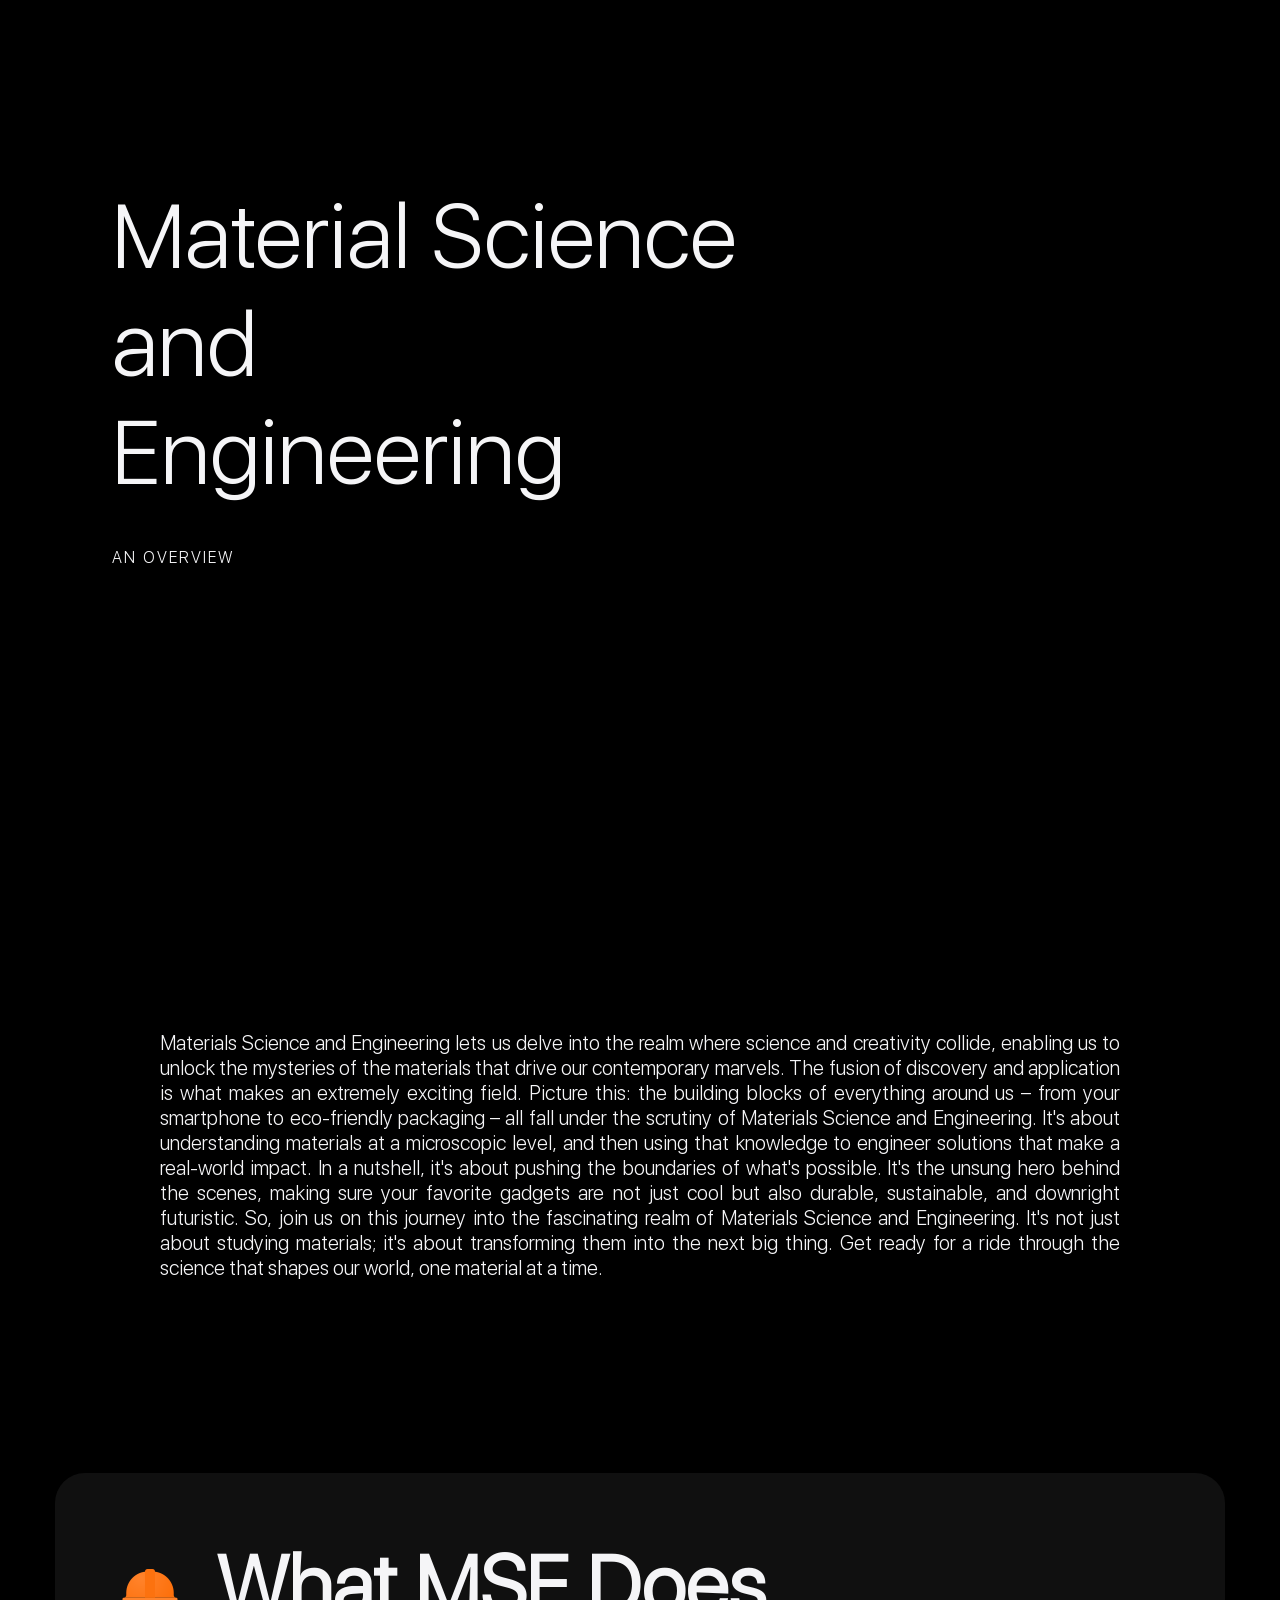
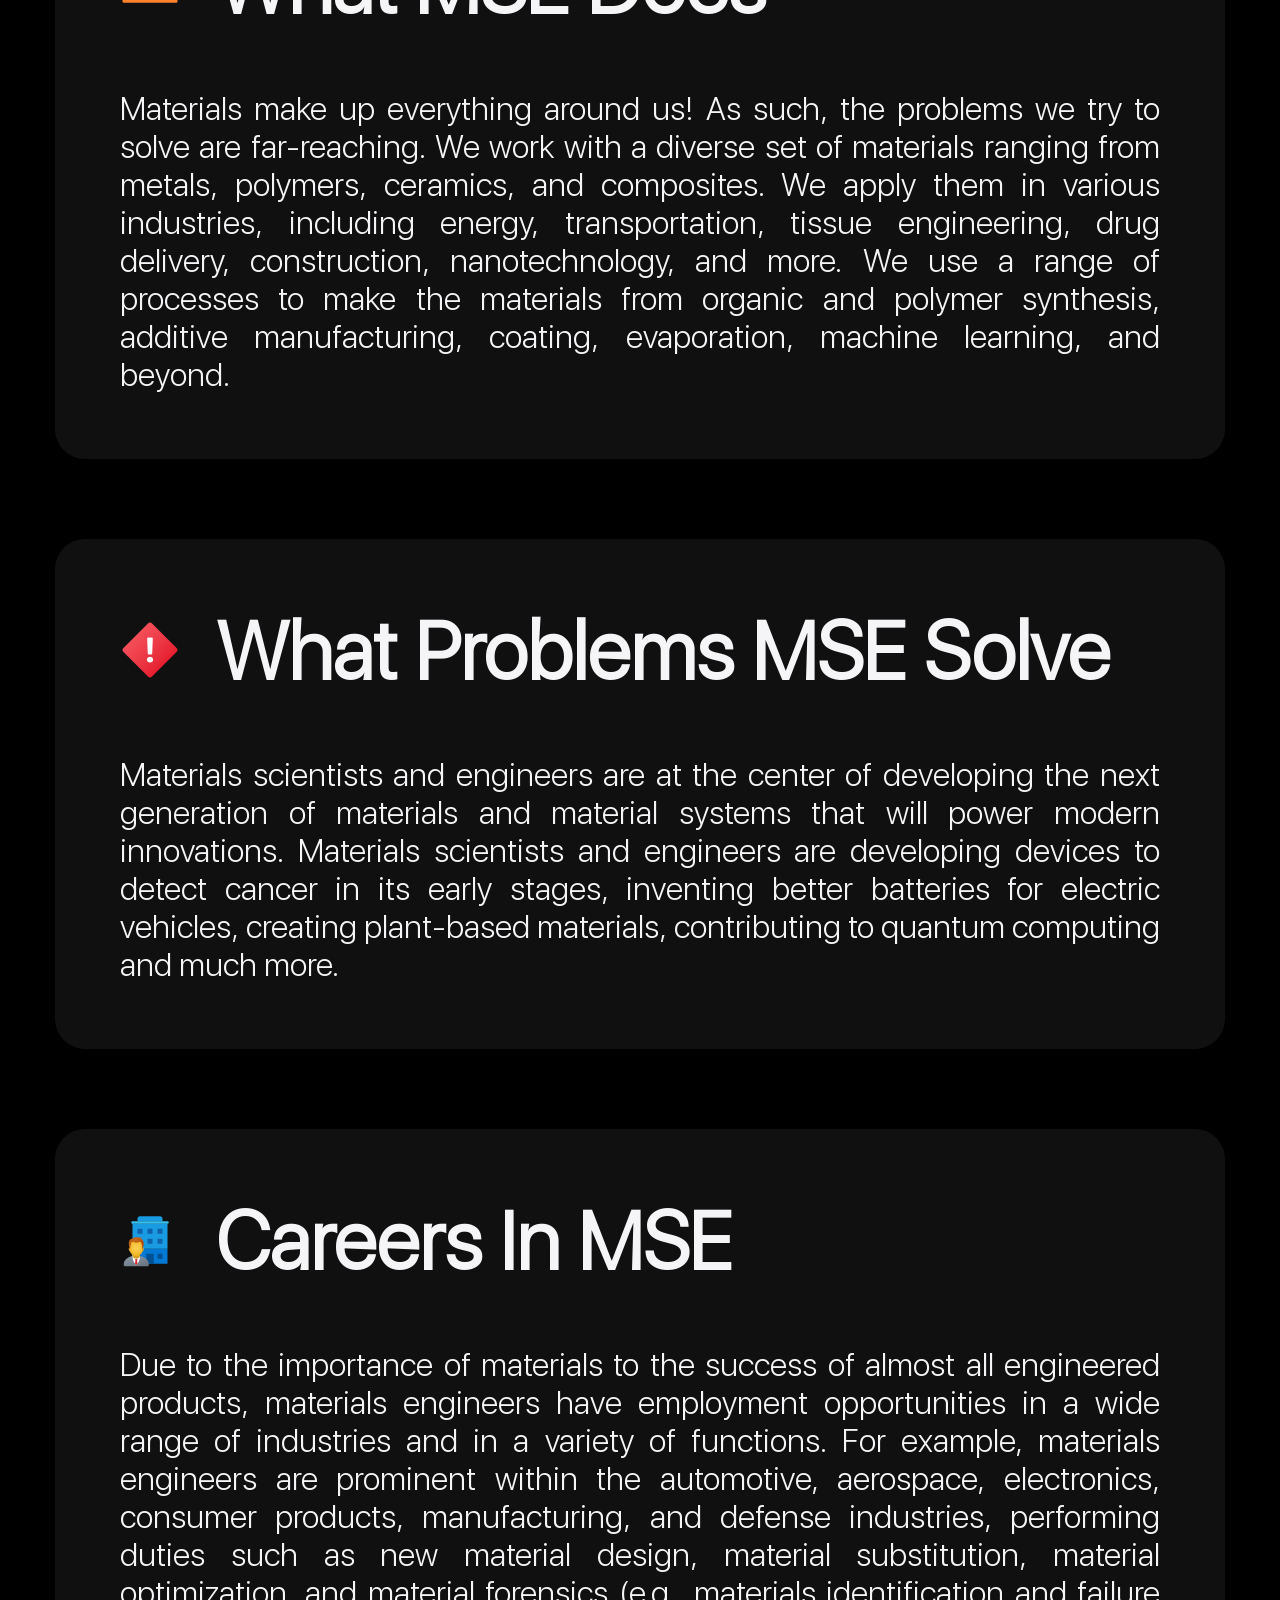
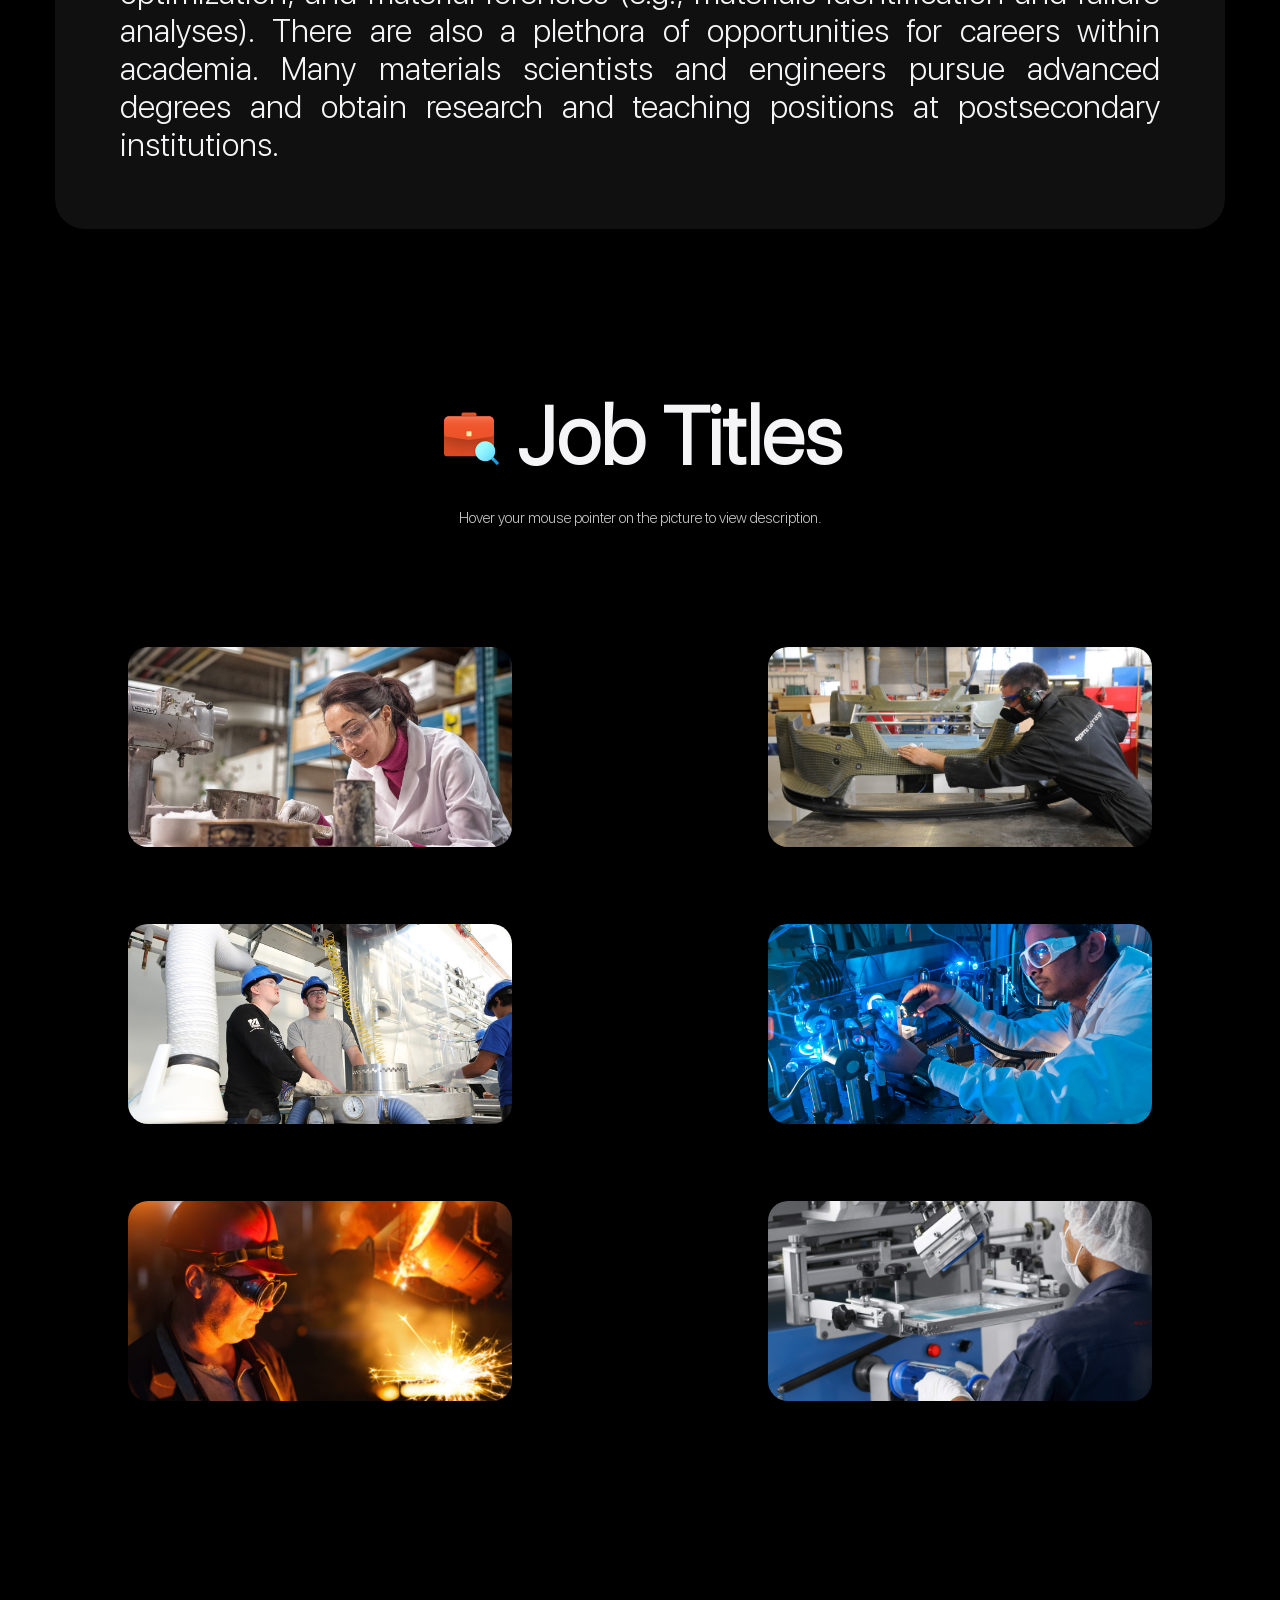
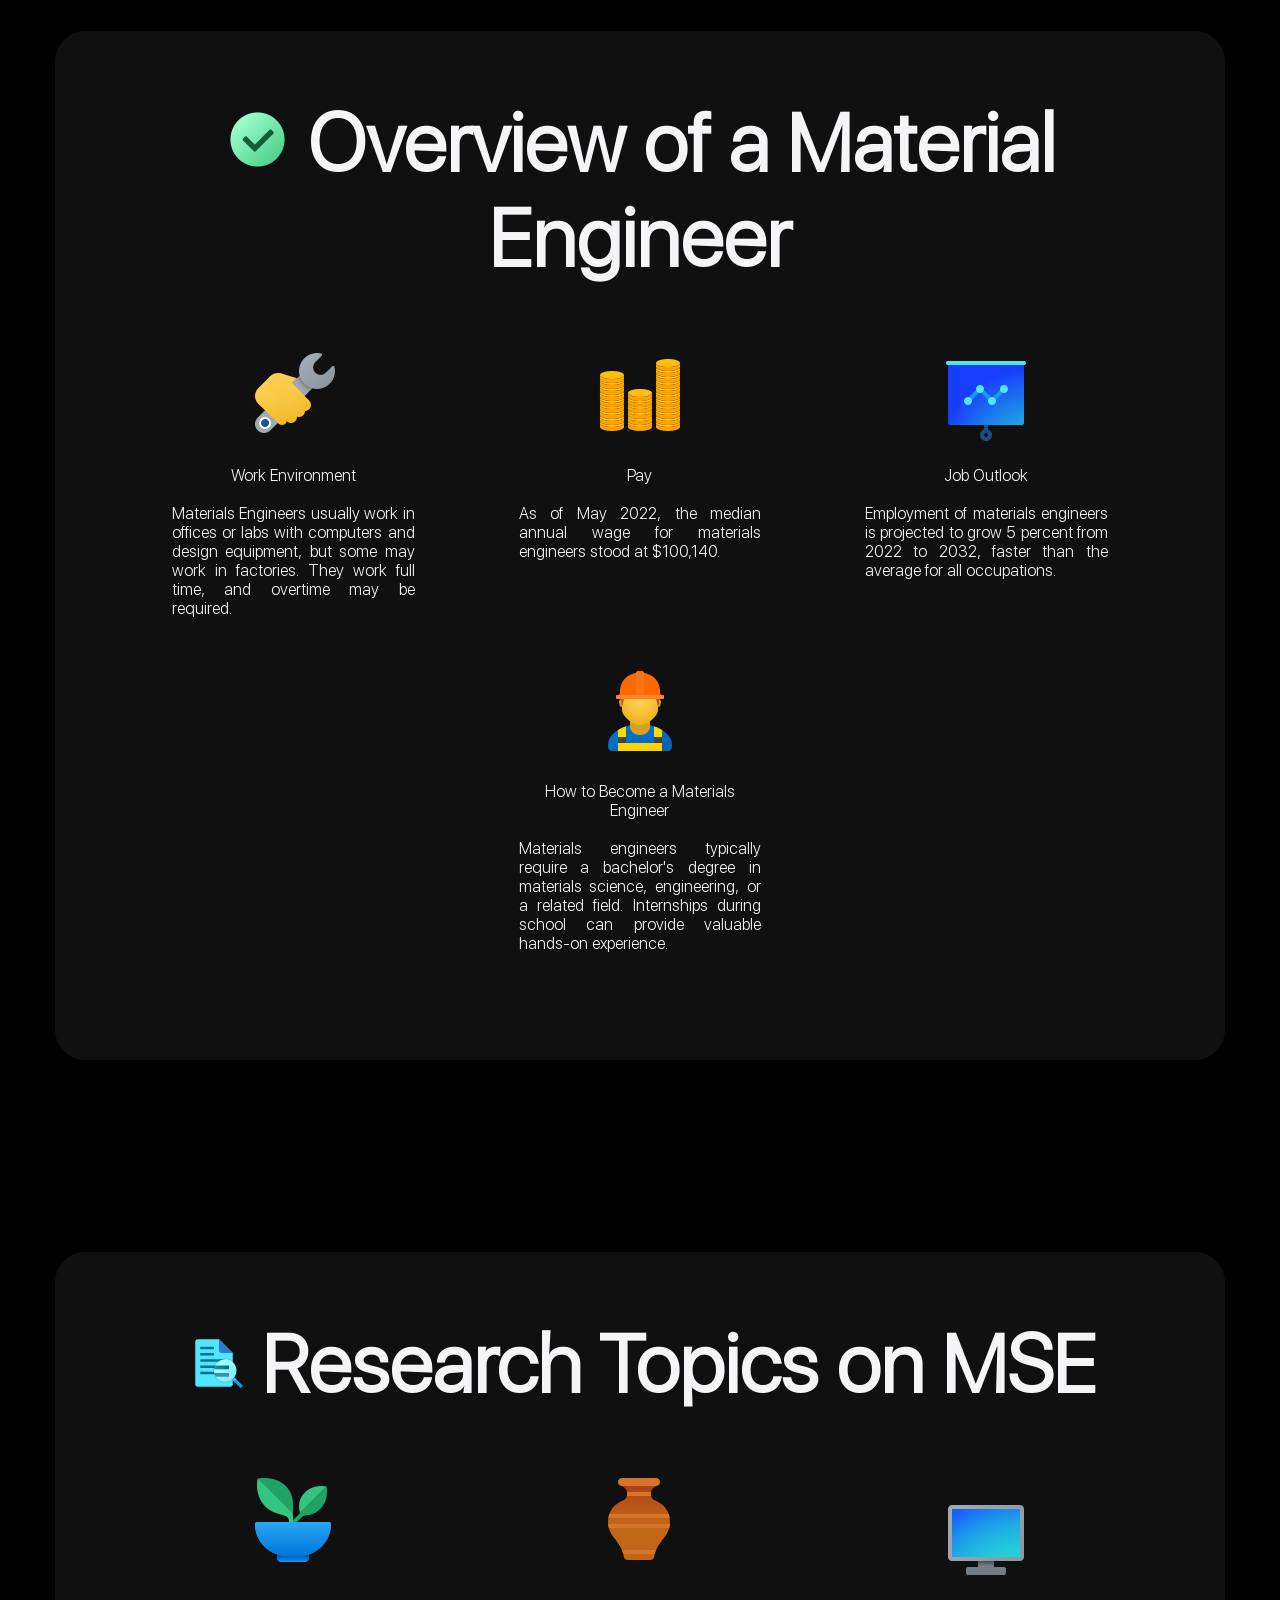
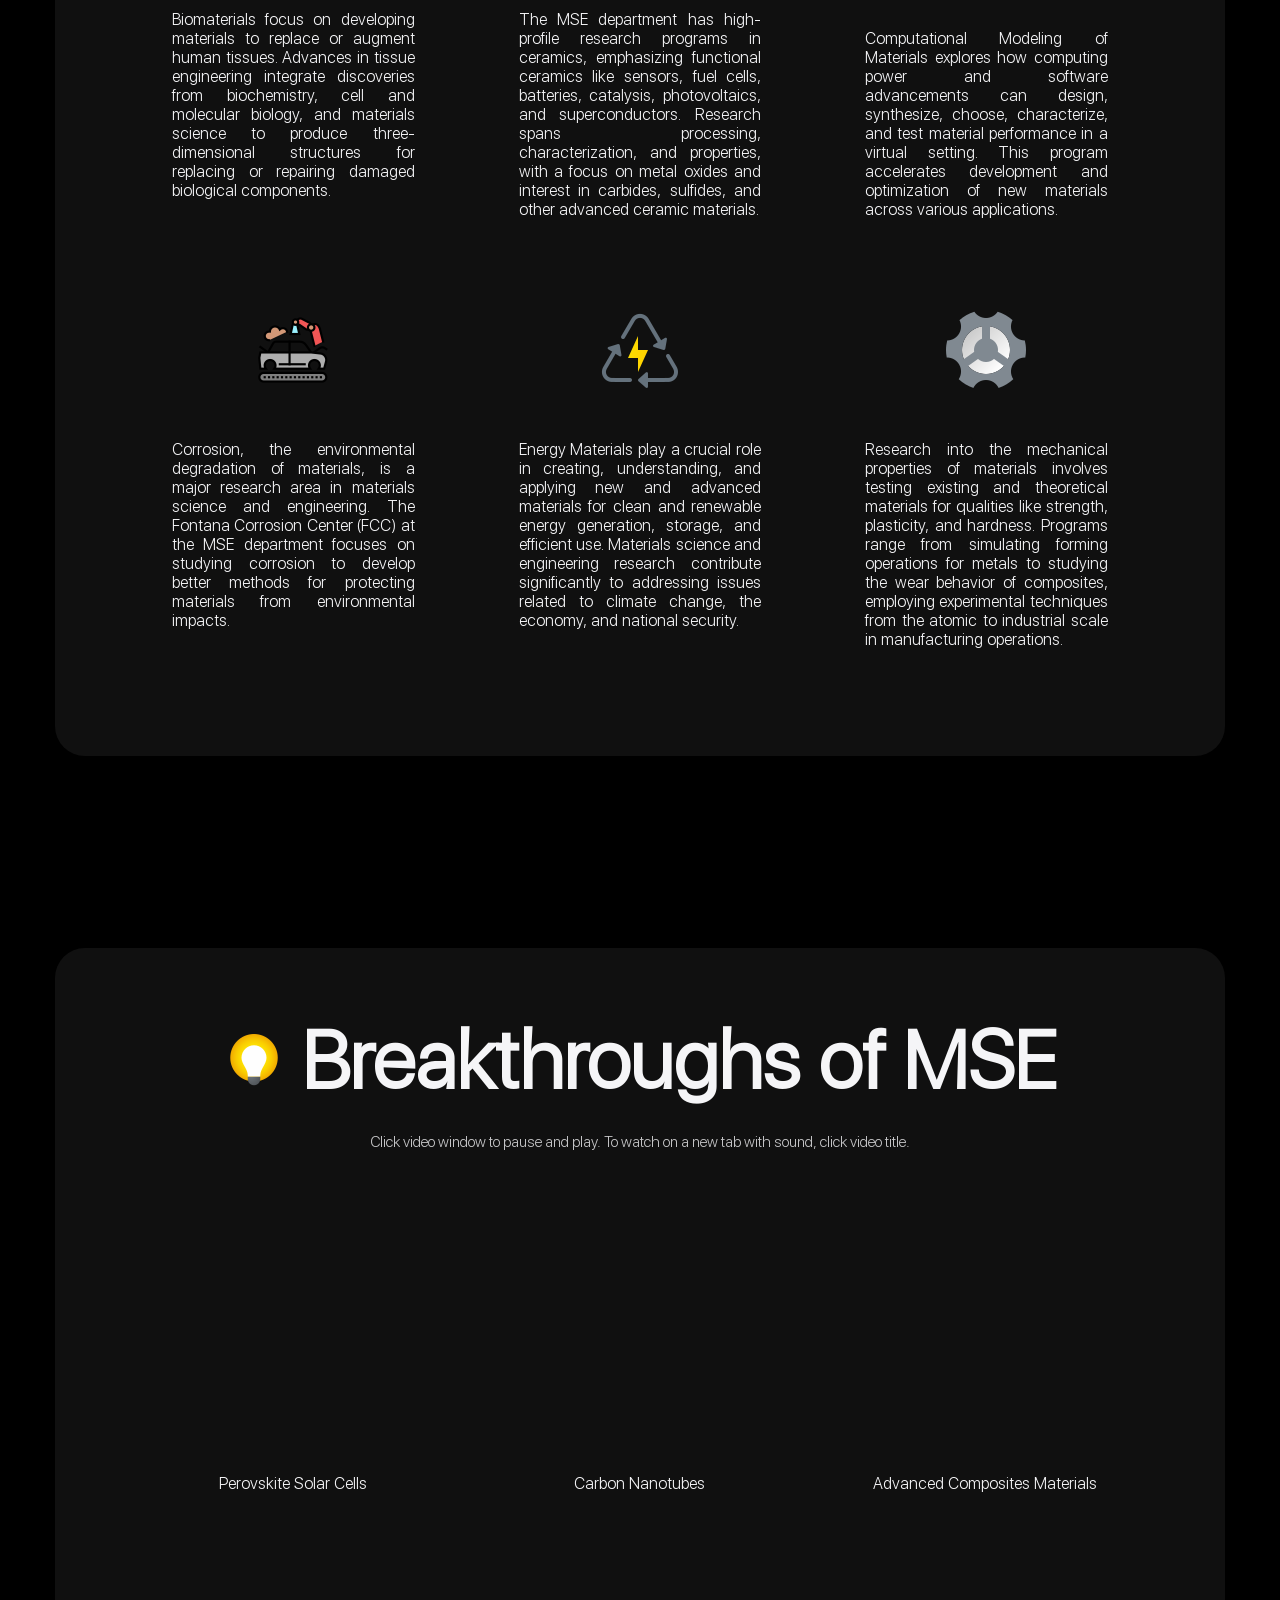
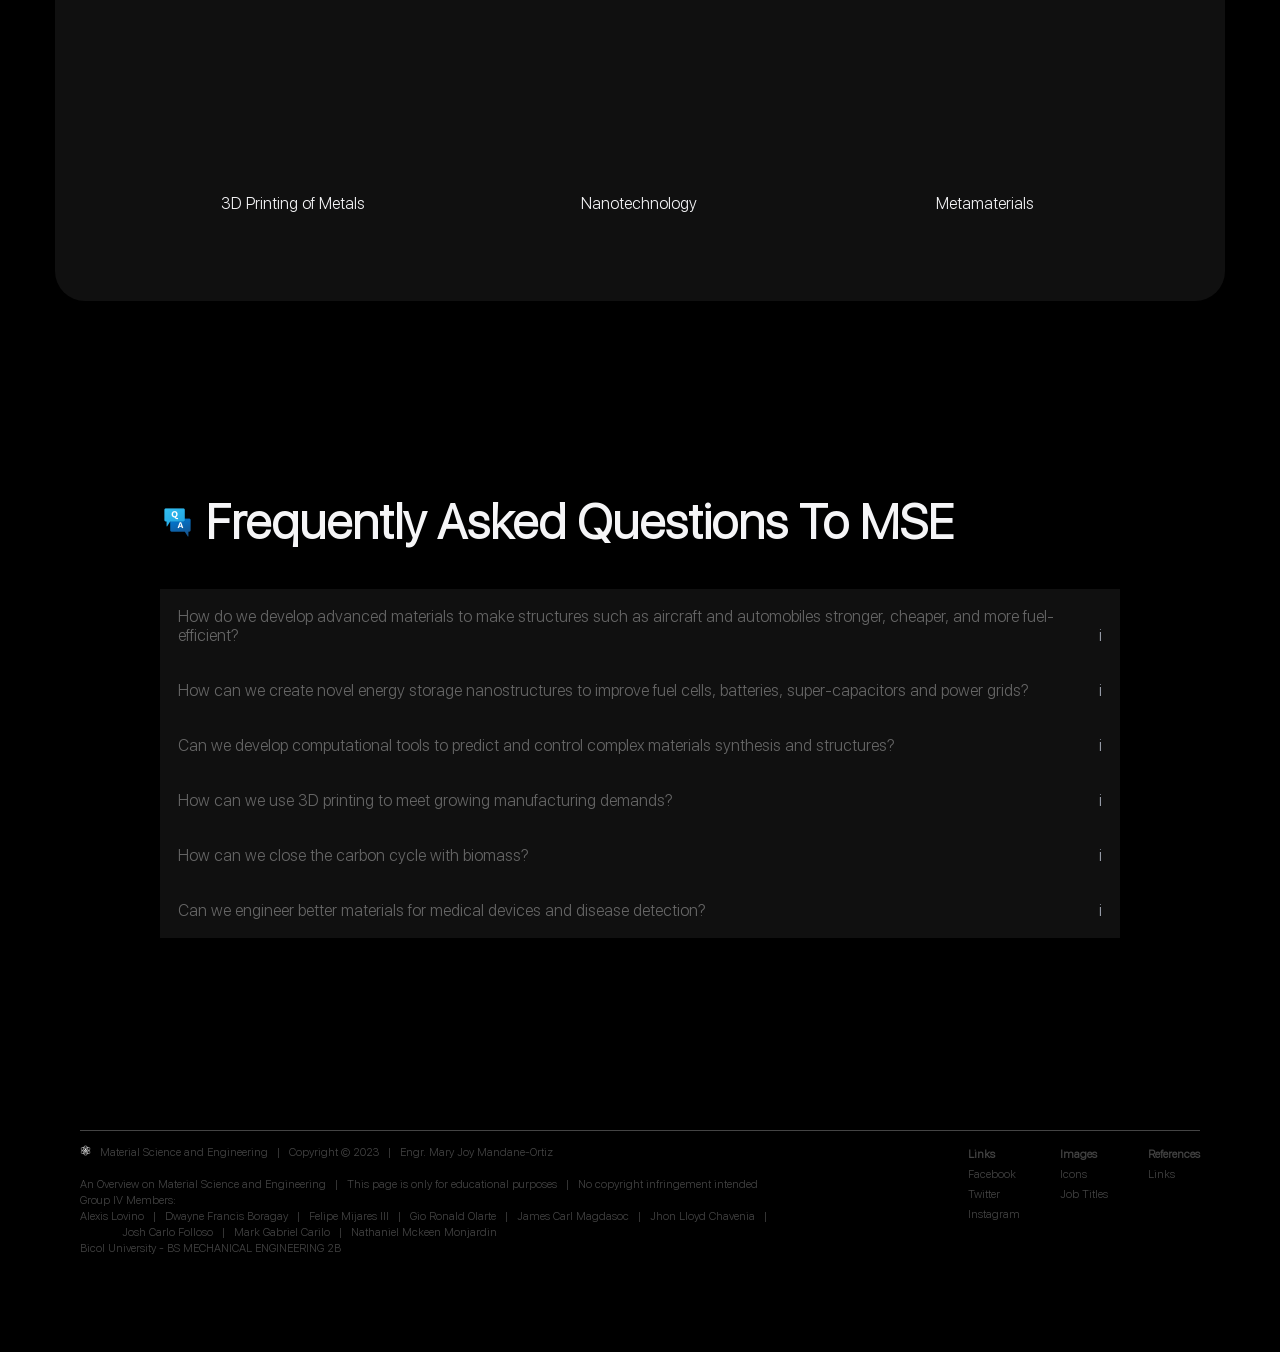
==== commit a2c33e49: "Update index.html" ====
--- a/index.html
+++ b/index.html
@@ -2,13 +2,12 @@
 <html>
 
 <head>
+    <meta property="og:image" content="https://d1m75rqqgidzqn.cloudfront.net/wp-data/2020/08/17160042/shutterstock_577183882.jpg" />
     <meta charset='utf-8'>
     <meta http-equiv='X-UA-Compatible' content='IE=edge'>
     <title>Material Science And Engineering</title>
     <meta name='viewport' content='width=device-width, initial-scale=1'>
     <link rel='stylesheet' type='text/css' media='screen' href='steve.css'>
-    <link rel="icon" href="../img.icons8.com/color-glass/96/000000/mac-os.png">
-    <script src='main.html'></script>
 </head>
 
 <body>
@@ -492,4 +491,4 @@
 
 </body>
 
-</html>+</html>
--- a/steve.css
+++ b/steve.css
@@ -0,0 +1,463 @@
+    
+
+    * {
+        margin: 0rem;
+        font-family: SFUIL;
+    }
+
+    @font-face {
+        font-family: SFUIL;
+        src: url(SFUIDisplay-Light.ttf);
+    }
+
+    @font-face {
+        font-family: SFSemi;
+        src: url(SFUIDisplay-Semibold.otf);
+    }
+
+    html {
+        scroll-behavior: smooth;
+    }
+
+    header {
+        width: 100%;
+        position: fixed;
+        z-index: 12;
+        font-size: 13px;
+        background: black;
+        top: -60px;
+        transition: top 0.3s;
+        color: #F5F5F7;
+        opacity: .9;
+    }
+
+    body {
+        background-color: black;
+    }
+
+    .name {
+        float: left;
+        line-height: 100%;
+        padding: 15px;
+    }
+
+    /* Header logo */
+    .img {
+        width: 5.11%;
+        float: left;
+    }
+
+    /* Header name */
+    .steve {
+        width: 50%;
+        float: left;
+        padding: 6px;
+    }
+
+    /* Navigation */
+
+    nav {
+        float: right;
+    }
+
+    ul {
+        list-style: none;
+        margin: 0;
+        padding: 0;
+    }
+
+    li {
+        float: left;
+    }
+
+    li a {
+        text-decoration: none;
+        display: block;
+        padding: 15px;
+        transition: 0.3s;
+        color: #F5F5F7;
+    }
+
+    a:hover {
+        background-color: #4300B8;
+        color: #F5F5F7;
+        font-weight: bolder;
+    }
+
+    /* Wrapper settings for bg section */
+    .wrap {
+        width: 70rem;
+        margin: 0rem auto 10rem;
+        border-radius: 30px;
+    }
+
+    /* Wrapper settings for facts section */
+    .wrapper {
+        width: 65rem;
+        margin: 12rem auto;
+        background-color: #101010;
+        border-radius: 30px;
+        padding: 65px;
+    }
+
+    /* Wrapper settings for demographic section */
+    .wrapper1 {
+        width: 65rem;
+        margin: 0rem auto 5rem;
+        background-color: #101010;
+        border-radius: 30px;
+        padding: 65px;
+    }
+
+    /* Wrapper settings for header section */
+    .wrapper2 {
+        width: 70rem;
+        margin: 0 auto;
+    }
+
+    /* Wrapper settings for accordion/faq section */
+    .wrapper3 {
+        width: 60rem;
+        margin: 12rem auto;
+    }
+
+    /* Wrapper settings for products */
+    .wrapper4 {
+        width: 80rem;
+        margin: 10rem auto;
+    }
+
+    .border-white {
+        border: 1px solid white;
+    }
+
+    .clear-fix {
+        clear: both;
+        float: none;
+    }
+
+    /* ------------------------------------------------------------------------------------------------ */
+    /* Cover section */
+
+    .bg {
+        background-image: url('../vadevalor-site-asset.s3.amazonaws.com/themes/investment/images/steve.jpg');
+        background-size: cover;
+		background-repeat: no-repeat;
+		background-position: center;
+		padding: 10rem 7rem 7rem 7rem;
+        animation: show 5s;
+    }
+
+    /* .bg {
+        animation: bg 30s infinite;
+    } */
+
+    .bg p {
+        font-size: 16px;
+    }
+
+    .label {
+        font-size: 90px;
+        color: #F5F5F7;
+        padding: 2% 0;
+    }
+
+    .wrap p {
+        letter-spacing: 2px;
+    }
+    
+    @keyframes show {
+        0% {
+            opacity: 0;
+        }
+
+        10% {
+            opacity: 0;
+        }
+
+        100% {
+            opacity: 1;
+        }
+    }
+
+    @keyframes bg {
+        10% {
+            background-image: url('../vadevalor-site-asset.s3.amazonaws.com/themes/investment/images/steve.jpg');
+        }
+
+        20% {
+            background-image: url('../vadevalor-site-asset.s3.amazonaws.com/themes/investment/images/steve.jpg');
+
+        }
+
+        30% {
+            background-image: url('../mindfulnesscoachingschool.com/wp-content/uploads/2015/06/steve-jobs.jpg');
+        }
+
+        40% {
+            background-image: url('../mindfulnesscoachingschool.com/wp-content/uploads/2015/06/steve-jobs.jpg');
+
+        }
+
+        50% {
+            background-image: url('../s2.glbimg.com/c0njEvOt3wIUeVxQyNkaGf8En2k%3d/512x320/smart/e.glbimg.com/og/ed/f/original/2015/02/24/steve-jobs.jpg');
+        }
+
+        60% {
+            background-image: url('../s2.glbimg.com/c0njEvOt3wIUeVxQyNkaGf8En2k%3d/512x320/smart/e.glbimg.com/og/ed/f/original/2015/02/24/steve-jobs.jpg');
+
+        }
+
+        70% {
+            background-image: url('../mindfulnesscoachingschool.com/wp-content/uploads/2015/06/steve-jobs.jpg');
+        }
+
+        80% {
+            background-image: url('../mindfulnesscoachingschool.com/wp-content/uploads/2015/06/steve-jobs.jpg');
+
+        }
+
+        90% {
+            background-image: url('../vadevalor-site-asset.s3.amazonaws.com/themes/investment/images/steve.jpg');
+        }
+
+        100% {
+            background-image: url('../vadevalor-site-asset.s3.amazonaws.com/themes/investment/images/steve.jpg');
+
+        }
+    }
+
+
+    /* ------------------------------------------------------------------------------------------------ */
+    /* Demographic section */
+
+    .intro {
+        color: #F5F5F7;
+        font-size: 20px;
+        text-align: justify;
+        line-height: 25px;
+    }
+
+    /* ------------------------------------------------------------------------------------------------ */
+    /* Demographic section */
+
+    h2 {
+        color: #F5F5F7;
+        font-size: 5rem;
+    }
+
+    p {
+        color: #F5F5F7;
+        font-size: 2rem;
+        text-align: justify;
+    }
+
+    /* ------------------------------------------------------------------------------------------------ */
+    /* Facts section */
+
+    .box {
+        color: #F5F5F7;
+        padding: 2%;
+        width: 23.33%;
+        margin: 2% 3%;
+        float: left;
+        text-align: center;
+    }
+
+    .box p {
+        text-align:justify;
+        font-size: 16px;
+    }
+
+    /* ------------------------------------------------------------------------------------------------ */
+    /* Products section */
+
+    .hover {
+        font-size: 15px;
+        font-weight: normal;
+        text-align: center;
+        padding: 25px;
+        opacity: .8;
+    }
+
+    .products {
+        color: #444;
+        width: 30%; /* Adjusted width for a 3-column layout */
+        margin: 3% 10%; /* Adjusted margin for spacing */
+        float: left;
+        text-align: center;
+        position: relative;
+    }
+    
+    .img-curve {
+        border-radius: 20px;
+        display: block;
+        width: 100%;
+        height: 200px; /* Set a fixed height for all images */
+        object-fit: cover; /* Maintain aspect ratio while covering the container */
+    }
+    
+    .desc {
+        position: absolute;
+        top: 0;
+        bottom: 0;
+        left: 0;
+        right: 0;
+        opacity: 0;
+        transition: .5s ease;
+        background-color: #F5F5F7;
+        border-radius: 20px;
+    }
+    
+    .products:hover .desc {
+        opacity: 1;
+    }
+    
+    .text {
+        color: #444;
+        font-weight: bolder;
+        font-size: 20px;
+        position: absolute;
+        top: 50%;
+        left: 50%;
+        transform: translate(-50%, -50%);
+        text-align: center;
+    }
+    
+    .text p {
+        font-size: 16px;
+        color: #444;
+        text-align: center;
+        margin: 15px auto;
+    }
+
+    /* ------------------------------------------------------------------------------------------------ */
+    /* Keynotes section*/
+
+    .video {
+        float: left;
+        margin: 23px 23px 60px 23px;
+    }
+
+    .video2 {
+        float: left;
+        margin: 23px;
+    }
+
+    .video p {
+        text-align: center;
+        font-size: 16px;
+    }
+
+    .video2 p {
+        text-align: center;
+        font-size: 16px;
+    }
+
+    iframe {
+        border-radius: 15px;
+    }
+
+
+
+    /* ------------------------------------------------------------------------------------------------ */
+    /* Accordion section*/
+
+    h3 {
+        color: #F5F5F7;
+        font-size: 3rem;
+    }
+
+    .accordion {
+        background-color: #101010;
+        color: #666;
+        cursor: pointer;
+        padding: 18px;
+        width: 100%;
+        border: none;
+        text-align: left;
+        outline: none;
+        font-size: 16px;
+        transition: 0.4s;
+      }
+      
+      .active, .accordion:hover {
+        background-color: #4300B8;
+        color: #9EA3B0;
+        font-weight: bold;
+      }
+      
+      .accordion:after {
+        content: 'i';
+        color: #9EA3B0;
+        float: right;
+        margin-left: 5px;
+      }
+      
+      .active:after {
+        content: "\2212";
+      }
+      
+      .panel {
+        padding: 0 20px;
+        background-color: #9EA3B0;
+        max-height: 0;
+        overflow: hidden;
+        transition: max-height 0.2s ease-out;
+      }
+
+      .panel p {
+          padding: 30px;
+          font-size: 15px;
+          color: #101010;
+      }
+
+
+    /* ------------------------------------------------------------------------------------------------ */
+    /* Footer section */
+
+    .footer {
+        width: 70rem;
+        margin: 5rem auto;
+        color: #444;
+        font-size: 11.3px;
+    }
+
+    /* .foot1 {
+        margin-top: 7px;
+        padding-top: 7px;
+    } */
+
+    .foot2 {
+        margin-top: 9px;
+        padding-top: 13px;
+        border-top: 1px solid #444;
+    }
+
+    .ft {
+        float: left;
+        width: 63%;
+        line-height: 16px;
+    }
+
+    .ft2 {
+        float: right;
+        line-height: 20px;
+    }
+
+    .reference {
+        float: right;
+        text-align: left;
+        margin-left: 40px;
+    }
+
+    .reference a {
+        text-decoration: none;
+        color: #444;
+    }
+    
+    .reference a:hover {
+        background-color: black;
+        color: #4300B8;
+        font-weight: normal;
+    }
